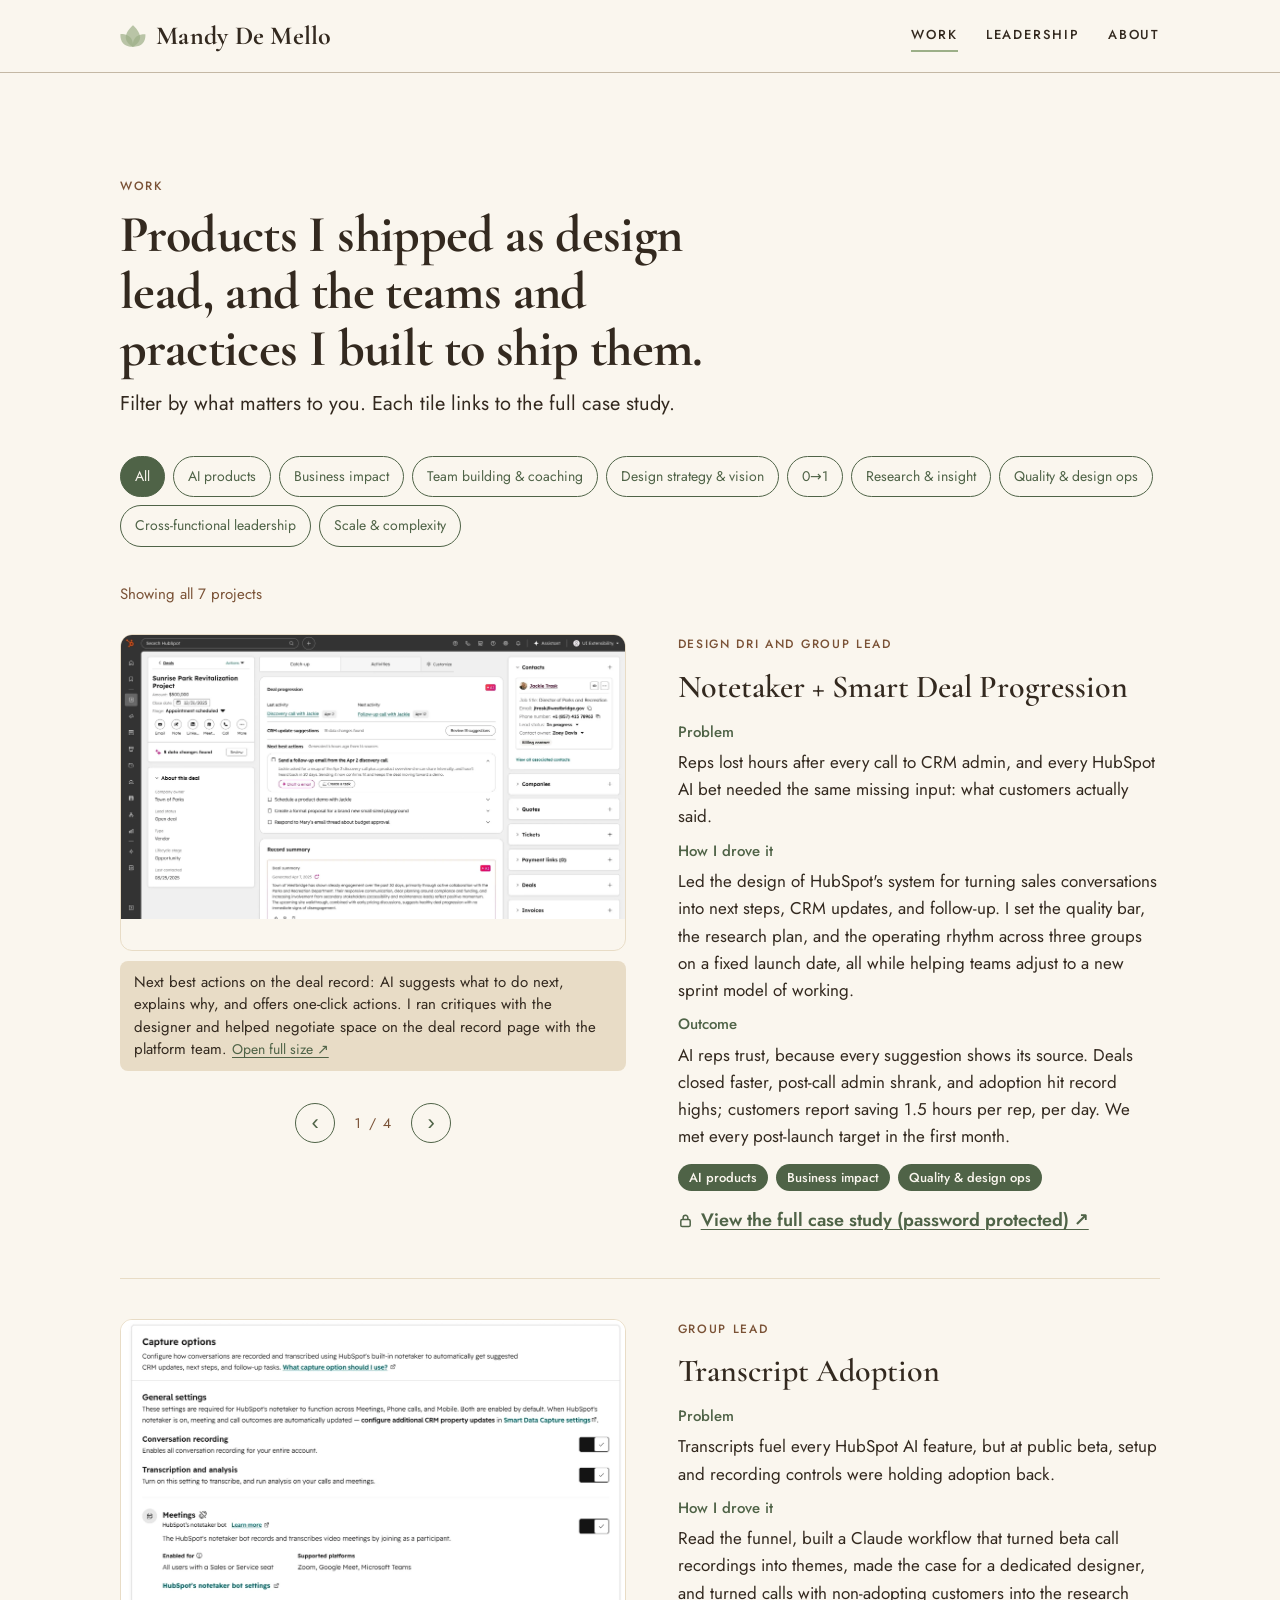
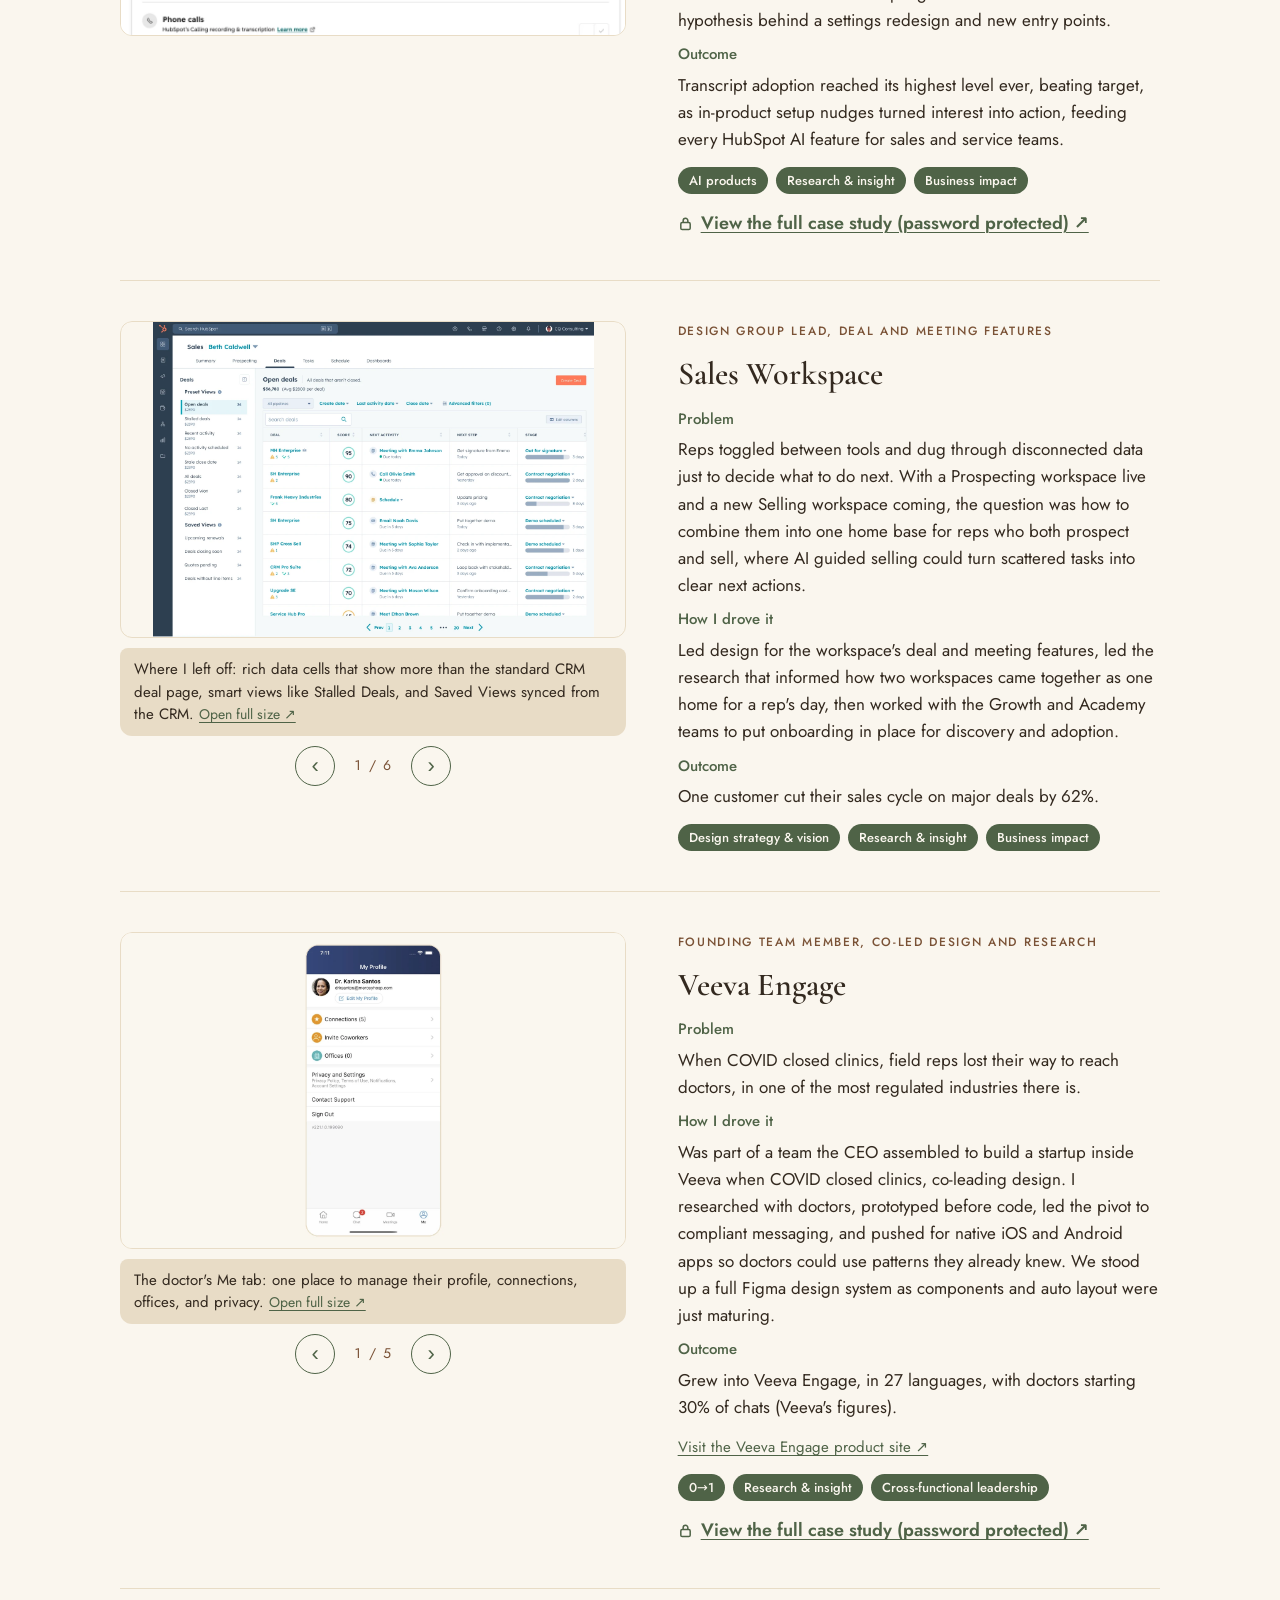
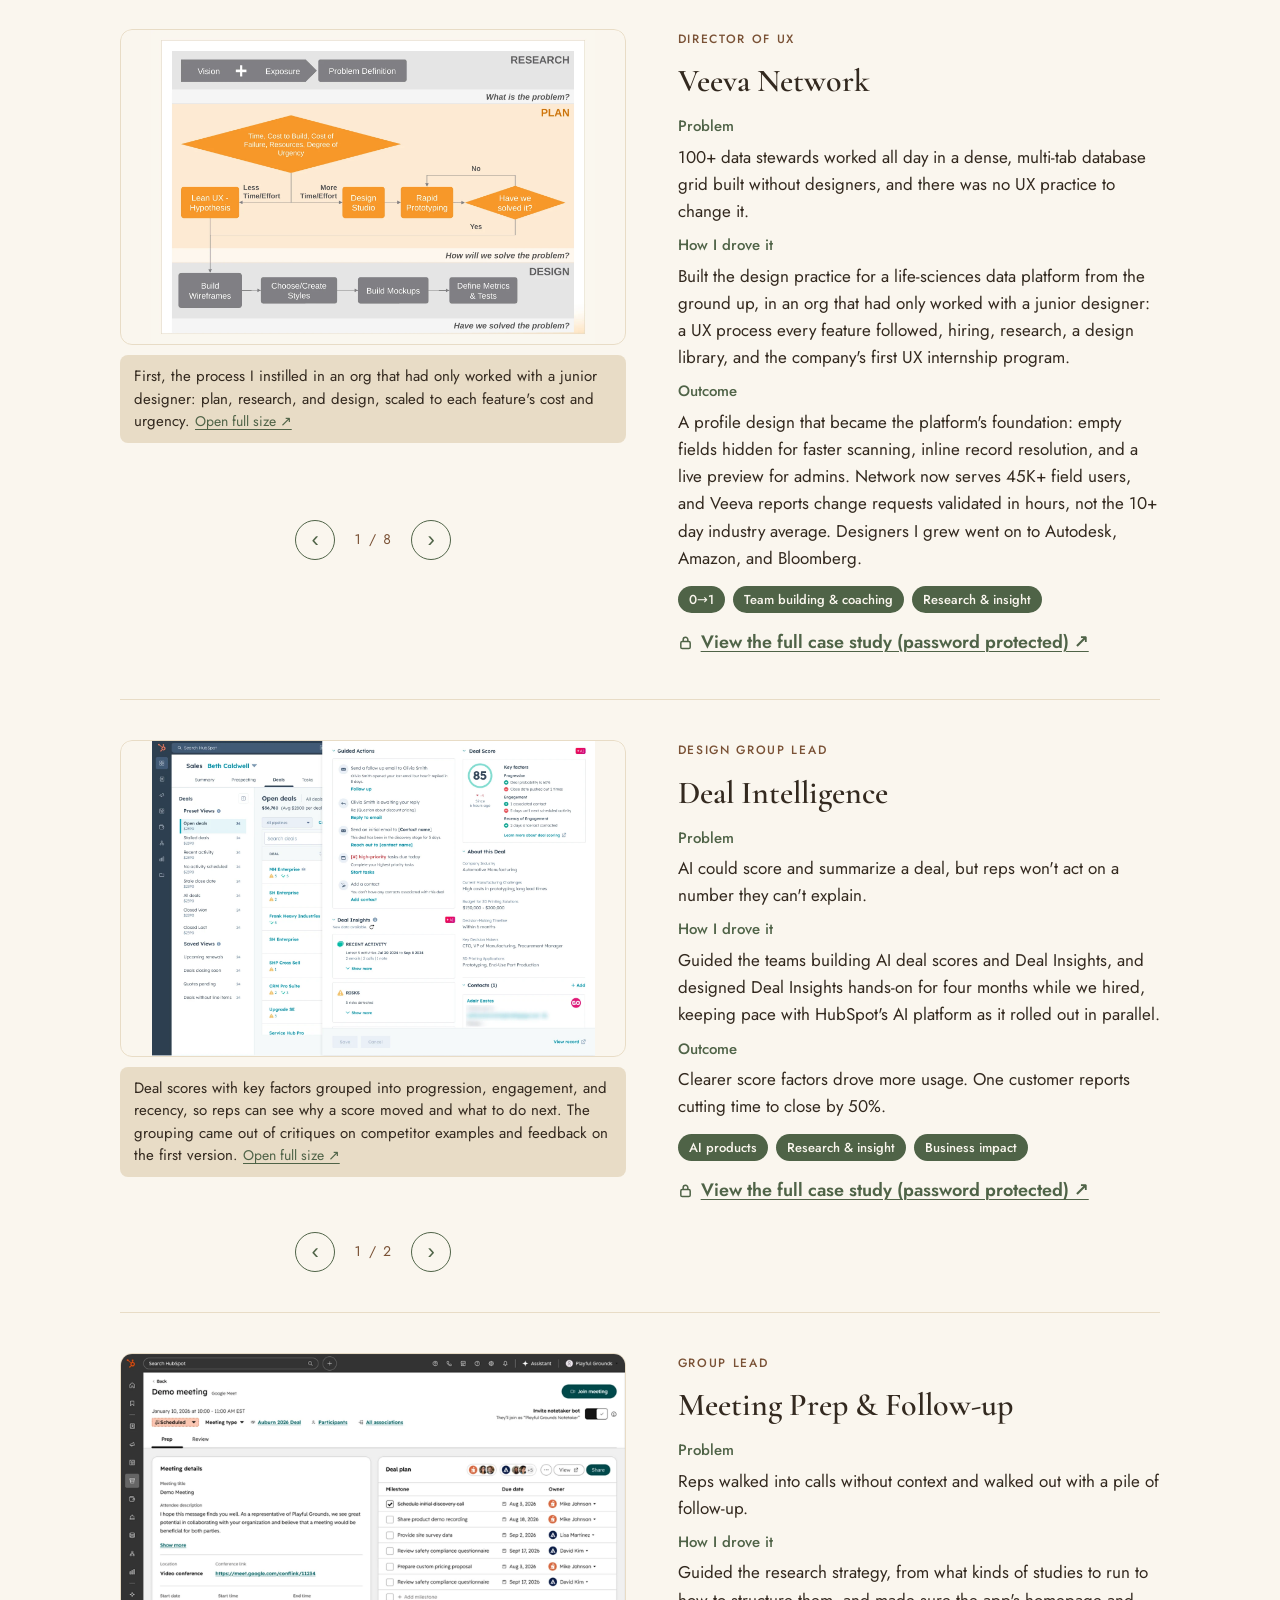
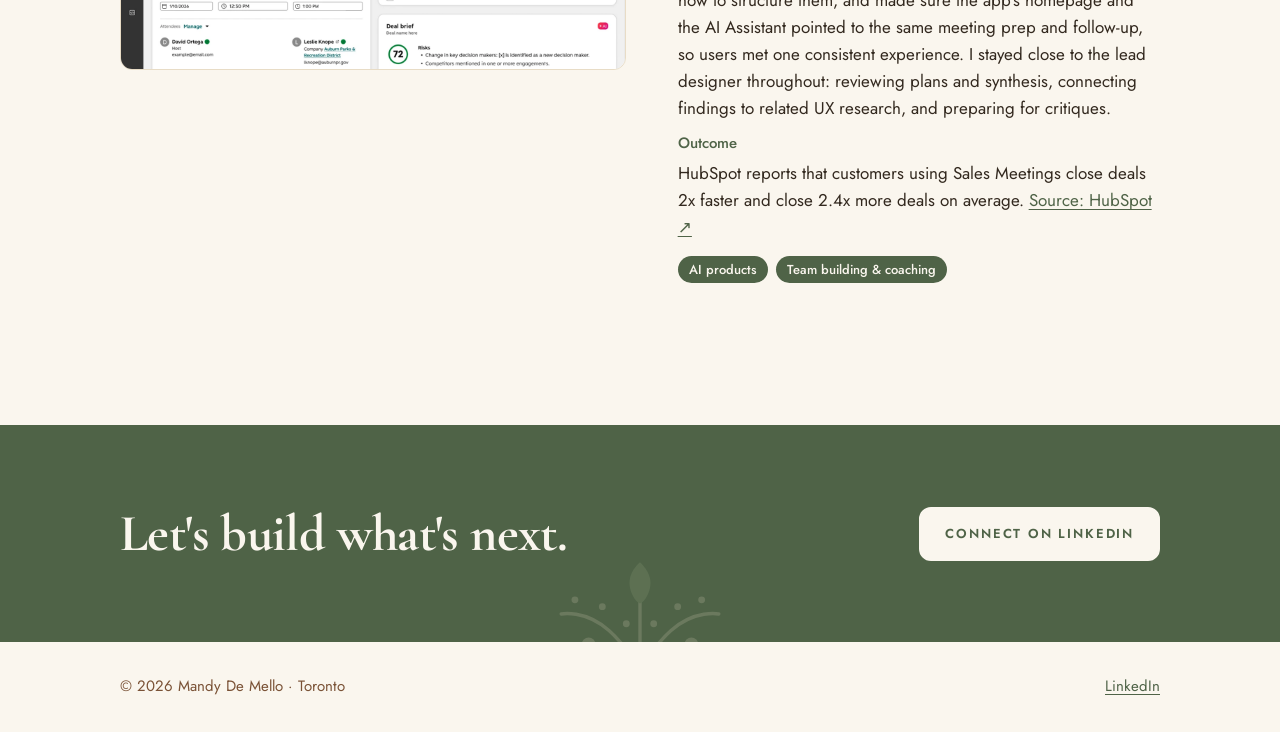
==== mandydemelloportfolio/work.html @ 6fbf7c70 "First upload of portfolio initial upload of personal portfolio" ====
<!doctype html>
<html lang="en">
<head>
<meta charset="utf-8">
<meta name="viewport" content="width=device-width, initial-scale=1, viewport-fit=cover">
<title>Work · Mandy De Mello</title>
<meta name="description" content="Products shipped as design lead, and the teams and practices built to ship them.">
<link rel="preconnect" href="https://fonts.googleapis.com">
<link rel="preconnect" href="https://fonts.gstatic.com" crossorigin>
<link rel="stylesheet" href="https://fonts.googleapis.com/css2?family=Cormorant+Garamond:ital,wght@0,600;0,700;1,700&family=Jost:wght@400;500&display=swap">
<link rel="stylesheet" href="assets/css/site.css">
<link rel="icon" href="assets/img/motifs/logo-lotus.svg" type="image/svg+xml">
</head>
<body>
<header class="site-header">
  <div class="wrap">
    <a class="brand" href="index.html">Mandy De Mello</a>
    <nav class="nav" aria-label="Main">
      <a href="work.html" aria-current="page">Work</a>
      <a href="leadership.html">Leadership</a>
      <a href="about.html">About</a>
    </nav>
  </div>
</header>

<main class="section">
  <div class="wrap">
    <div class="section-head"><p class="eyebrow">Work</p><h1 class="h1">Products I shipped as design lead, and the teams and practices I built to ship them.</h1><p class="lede">Filter by what matters to you. Each tile links to the full case study.</p></div>
    <div class="filters" role="group" aria-label="Filter by capability"><button type="button" class="chip" id="f-0" data-filter="All" aria-pressed="true">All</button><button type="button" class="chip" id="f-1" data-filter="AI products" aria-pressed="false">AI products</button><button type="button" class="chip" id="f-2" data-filter="Business impact" aria-pressed="false">Business impact</button><button type="button" class="chip" id="f-3" data-filter="Team building &amp; coaching" aria-pressed="false">Team building &amp; coaching</button><button type="button" class="chip" id="f-4" data-filter="Design strategy &amp; vision" aria-pressed="false">Design strategy &amp; vision</button><button type="button" class="chip" id="f-5" data-filter="0→1" aria-pressed="false">0→1</button><button type="button" class="chip" id="f-6" data-filter="Research &amp; insight" aria-pressed="false">Research &amp; insight</button><button type="button" class="chip" id="f-7" data-filter="Quality &amp; design ops" aria-pressed="false">Quality &amp; design ops</button><button type="button" class="chip" id="f-8" data-filter="Cross-functional leadership" aria-pressed="false">Cross-functional leadership</button><button type="button" class="chip" id="f-9" data-filter="Scale &amp; complexity" aria-pressed="false">Scale &amp; complexity</button></div>
    <p class="small muted" id="count" aria-live="polite" style="margin-bottom:20px">Showing all 7 projects</p>
    <div class="tiles" id="tiles">
<article class="tile" id="notetaker-deal-progression" data-tags="AI products|Business impact|Quality &amp; design ops|Cross-functional leadership">
  <div class="tile-media"><div class="carousel" role="region" aria-roledescription="carousel" aria-label="Notetaker + Smart Deal Progression screens">
  <ul role="list" class="track" tabindex="0"><li class="slide" aria-roledescription="slide" aria-label="1 of 4"><figure><img class="shot " src="assets/img/nt-nba.webp" width="2060" height="1158" alt="Deal record with Deal progression card and next best actions" loading="lazy"><figcaption>Next best actions on the deal record: AI suggests what to do next, explains why, and offers one-click actions. I ran critiques with the designer and helped negotiate space on the deal record page with the platform team.</figcaption></figure></li><li class="slide" aria-roledescription="slide" aria-label="2 of 4"><figure><img class="shot " src="assets/img/notetaker-deal-progression-decision-1.webp" width="1443" height="1564" alt="Meeting follow-up page with next actions and CRM update suggestions" loading="lazy"><figcaption>The meeting follow-up page: after a call or meeting, reps get the next actions captured from the transcript, each attributed to its owner (the rep or another attendee), turn them into tasks in one click, and approve suggested CRM updates in one click.</figcaption></figure></li><li class="slide" aria-roledescription="slide" aria-label="3 of 4"><figure><img class="shot " src="assets/img/nt-deal-plan.webp" width="2060" height="1158" alt="Deal record with a Deal plan of shared milestones, due dates, and owners" loading="lazy"><figcaption>Deal Plans keep reps and buyers aligned on milestones shared through a customer portal, and milestones can be updated after each conversation. I shaped it through critique and by influencing the team building the customer portal, and made sure update patterns matched meeting follow-up and the Gmail extension. <a href="https://www.hubspot.com/products/sales/deal-plans" target="_blank" rel="noopener">Learn more ↗</a></figcaption></figure></li><li class="slide" aria-roledescription="slide" aria-label="4 of 4"><figure><img class="shot " src="assets/img/nt-gmail-deal.webp" width="248" height="400" alt="HubSpot Sales extension in Gmail showing deal context beside a blurred inbox" loading="lazy"><figcaption>Deal context in Gmail, part of Deal Progression: the HubSpot Sales extension brings the deal, its AI summary, and its updates into the inbox, with the same update patterns reps use everywhere else.</figcaption></figure></li></ul>
  <div class="car-nav"><button type="button" class="car-prev" aria-label="Previous screen">‹</button><span class="car-count" aria-live="polite">1 / 4</span><button type="button" class="car-next" aria-label="Next screen">›</button></div>
</div></div>
  <div class="tile-body">
    <p class="role">Design DRI and group lead</p>
    <h2 class="tile-title">Notetaker + Smart Deal Progression</h2>
    <dl class="pho">
      <div><dt>Problem</dt><dd>Reps lost hours after every call to CRM admin, and every HubSpot AI bet needed the same missing input: what customers actually said.</dd></div>
      <div><dt>How I drove it</dt><dd>Led the design of HubSpot&#x27;s system for turning sales conversations into next steps, CRM updates, and follow-up. I set the quality bar, the research plan, and the operating rhythm across three groups on a fixed launch date, all while helping teams adjust to a new sprint model of working.</dd></div>
      <div><dt>Outcome</dt><dd>AI reps trust, because every suggestion shows its source. Deals closed faster, post-call admin shrank, and adoption hit record highs; customers report saving 1.5 hours per rep, per day. We met every post-launch target in the first month.</dd></div>
    </dl>
    
    <ul role="list" class="tags" aria-label="Tags"><li class="tag">AI products</li><li class="tag">Business impact</li><li class="tag">Quality &amp; design ops</li></ul>
    <p><a class="lock-link" href="https://www.figma.com/proto/1HovT7goziRc1Y405PjQwh/Portfolio-Case-Studies?node-id=1-119&p=f&scaling=min-zoom&content-scaling=fixed&page-id=0%3A1&starting-point-node-id=1%3A119&show-proto-sidebar=1" target="_blank" rel="noopener"><svg viewBox="0 0 16 16" aria-hidden="true"><rect x="3" y="7" width="10" height="7.5" rx="1.5" fill="none" stroke="currentColor" stroke-width="1.6"/><path d="M5.5 7V5a2.5 2.5 0 0 1 5 0v2" fill="none" stroke="currentColor" stroke-width="1.6"/></svg>View the full case study (password protected) ↗</a></p>
  </div>
</article>
<article class="tile" id="transcript-adoption" data-tags="AI products|Research &amp; insight|Business impact|Team building &amp; coaching">
  <div class="tile-media"><img class="shot " src="assets/img/tile-transcript-adoption.webp" width="1090" height="681" alt="Transcript Adoption" loading="lazy"></div>
  <div class="tile-body">
    <p class="role">Group lead</p>
    <h2 class="tile-title">Transcript Adoption</h2>
    <dl class="pho">
      <div><dt>Problem</dt><dd>Transcripts fuel every HubSpot AI feature, but at public beta, setup and recording controls were holding adoption back.</dd></div>
      <div><dt>How I drove it</dt><dd>Read the funnel, built a Claude workflow that turned beta call recordings into themes, made the case for a dedicated designer, and turned calls with non-adopting customers into the research hypothesis behind a settings redesign and new entry points.</dd></div>
      <div><dt>Outcome</dt><dd>Transcript adoption reached its highest level ever, beating target, as in-product setup nudges turned interest into action, feeding every HubSpot AI feature for sales and service teams.</dd></div>
    </dl>
    
    <ul role="list" class="tags" aria-label="Tags"><li class="tag">AI products</li><li class="tag">Research &amp; insight</li><li class="tag">Business impact</li></ul>
    <p><a class="lock-link" href="https://www.figma.com/proto/1HovT7goziRc1Y405PjQwh/Portfolio-Case-Studies?node-id=1-692&p=f&scaling=min-zoom&content-scaling=fixed&page-id=0%3A1&starting-point-node-id=1%3A692&show-proto-sidebar=1" target="_blank" rel="noopener"><svg viewBox="0 0 16 16" aria-hidden="true"><rect x="3" y="7" width="10" height="7.5" rx="1.5" fill="none" stroke="currentColor" stroke-width="1.6"/><path d="M5.5 7V5a2.5 2.5 0 0 1 5 0v2" fill="none" stroke="currentColor" stroke-width="1.6"/></svg>View the full case study (password protected) ↗</a></p>
  </div>
</article>
<article class="tile" id="sales-workspace" data-tags="Design strategy &amp; vision|Research &amp; insight|Business impact|Cross-functional leadership">
  <div class="tile-media"><div class="carousel" role="region" aria-roledescription="carousel" aria-label="Sales Workspace screens">
  <ul role="list" class="track" tabindex="0"><li class="slide" aria-roledescription="slide" aria-label="1 of 6"><figure><img class="shot " src="assets/img/sw-slide-1.webp" width="1440" height="1026" alt="Sales Workspace Deals tab" loading="lazy"><figcaption>Where I left off: rich data cells that show more than the standard CRM deal page, smart views like Stalled Deals, and Saved Views synced from the CRM.</figcaption></figure></li><li class="slide" aria-roledescription="slide" aria-label="2 of 6"><figure><img class="shot " src="assets/img/sw-slide-3.webp" width="1446" height="1026" alt="Expanded deal sidebar with Guided Actions, Deal Insights, and Deal Score" loading="lazy"><figcaption>The expanded deal sidebar, with more context than the CRM record shows: Guided Actions for what to do next, Deal Insights like risks and buyer goals, and an explainable Deal Score.</figcaption></figure></li><li class="slide" aria-roledescription="slide" aria-label="3 of 6"><figure><img class="shot " src="assets/img/sw-slide-4.webp" width="1280" height="813" alt="The original Prospecting workspace" loading="lazy"><figcaption>Where I started: a separate Prospecting workspace already existed.</figcaption></figure></li><li class="slide" aria-roledescription="slide" aria-label="4 of 6"><figure><img class="shot " src="assets/img/sw-slide-5.webp" width="1440" height="1024" alt="Concept test: Prospecting workspace" loading="lazy"><figcaption>A concept test I created and ran to explore how best to combine the workspaces, if at all. This screen shows the Prospecting side.</figcaption></figure></li><li class="slide" aria-roledescription="slide" aria-label="5 of 6"><figure><img class="shot " src="assets/img/sw-slide-6.webp" width="1440" height="1024" alt="Concept test: Selling workspace summary" loading="lazy"><figcaption>Another screen from the concept test: a matching Selling workspace summary.</figcaption></figure></li><li class="slide" aria-roledescription="slide" aria-label="6 of 6"><figure><img class="shot " src="assets/img/sw-slide-7.webp" width="1440" height="1024" alt="Concept test: Selling workspace deals" loading="lazy"><figcaption>The concept test&#x27;s Selling workspace Deals view.</figcaption></figure></li></ul>
  <div class="car-nav"><button type="button" class="car-prev" aria-label="Previous screen">‹</button><span class="car-count" aria-live="polite">1 / 6</span><button type="button" class="car-next" aria-label="Next screen">›</button></div>
</div></div>
  <div class="tile-body">
    <p class="role">Design group lead, deal and meeting features</p>
    <h2 class="tile-title">Sales Workspace</h2>
    <dl class="pho">
      <div><dt>Problem</dt><dd>Reps toggled between tools and dug through disconnected data just to decide what to do next. With a Prospecting workspace live and a new Selling workspace coming, the question was how to combine them into one home base for reps who both prospect and sell, where AI guided selling could turn scattered tasks into clear next actions.</dd></div>
      <div><dt>How I drove it</dt><dd>Led design for the workspace&#x27;s deal and meeting features, led the research that informed how two workspaces came together as one home for a rep&#x27;s day, then worked with the Growth and Academy teams to put onboarding in place for discovery and adoption.</dd></div>
      <div><dt>Outcome</dt><dd>One customer cut their sales cycle on major deals by 62%.</dd></div>
    </dl>
    
    <ul role="list" class="tags" aria-label="Tags"><li class="tag">Design strategy &amp; vision</li><li class="tag">Research &amp; insight</li><li class="tag">Business impact</li></ul>
    
  </div>
</article>
<article class="tile" id="veeva-engage" data-tags="0→1|Research &amp; insight|Cross-functional leadership|Design strategy &amp; vision">
  <div class="tile-media"><div class="carousel" role="region" aria-roledescription="carousel" aria-label="Veeva Engage screens">
  <ul role="list" class="track" tabindex="0"><li class="slide" aria-roledescription="slide" aria-label="1 of 5"><figure><img class="shot " src="assets/img/ve-slide-1.webp" width="1600" height="1000" alt="Veeva Engage Me tab for doctors" loading="lazy"><figcaption>The doctor&#x27;s Me tab: one place to manage their profile, connections, offices, and privacy.</figcaption></figure></li><li class="slide" aria-roledescription="slide" aria-label="2 of 5"><figure><img class="shot " src="assets/img/ve-slide-2.webp" width="1600" height="1000" alt="Veeva Engage connections list" loading="lazy"><figcaption>Connections: doctors see the reps and colleagues they&#x27;re connected to, with reps marked by a briefcase.</figcaption></figure></li><li class="slide" aria-roledescription="slide" aria-label="3 of 5"><figure><img class="shot " src="assets/img/ve-slide-3.webp" width="1600" height="1000" alt="A rep&#x27;s profile in Veeva Engage" loading="lazy"><figcaption>A rep&#x27;s profile shows the medications they cover, with chat, email, and a call one tap away.</figcaption></figure></li><li class="slide" aria-roledescription="slide" aria-label="4 of 5"><figure><img class="shot " src="assets/img/ve-slide-4.webp" width="1413" height="883" alt="A brand&#x27;s HCP resources with Send buttons" loading="lazy"><figcaption>A brand&#x27;s HCP resources, like brochures and spec sheets, that doctors can send on to colleagues in chat.</figcaption></figure></li><li class="slide" aria-roledescription="slide" aria-label="5 of 5"><figure><img class="shot " src="assets/img/ve-slide-5.webp" width="1012" height="632" alt="Email notification of a new Veeva Engage message" loading="lazy"><figcaption>HCPs receive email notifications from in-app messaging, part of the wider app ecosystem.</figcaption></figure></li></ul>
  <div class="car-nav"><button type="button" class="car-prev" aria-label="Previous screen">‹</button><span class="car-count" aria-live="polite">1 / 5</span><button type="button" class="car-next" aria-label="Next screen">›</button></div>
</div></div>
  <div class="tile-body">
    <p class="role">Founding team member, co-led design and research</p>
    <h2 class="tile-title">Veeva Engage</h2>
    <dl class="pho">
      <div><dt>Problem</dt><dd>When COVID closed clinics, field reps lost their way to reach doctors, in one of the most regulated industries there is.</dd></div>
      <div><dt>How I drove it</dt><dd>Was part of a team the CEO assembled to build a startup inside Veeva when COVID closed clinics, co-leading design. I researched with doctors, prototyped before code, led the pivot to compliant messaging, and pushed for native iOS and Android apps so doctors could use patterns they already knew. We stood up a full Figma design system as components and auto layout were just maturing.</dd></div>
      <div><dt>Outcome</dt><dd>Grew into Veeva Engage, in 27 languages, with doctors starting 30% of chats (Veeva&#x27;s figures).</dd></div>
    </dl>
    <p class="ext-link"><a href="https://veevaengage.com/" target="_blank" rel="noopener">Visit the Veeva Engage product site ↗</a></p>
    <ul role="list" class="tags" aria-label="Tags"><li class="tag">0→1</li><li class="tag">Research &amp; insight</li><li class="tag">Cross-functional leadership</li></ul>
    <p><a class="lock-link" href="https://www.figma.com/proto/1HovT7goziRc1Y405PjQwh/Portfolio-Case-Studies?node-id=1-393&p=f&scaling=min-zoom&content-scaling=fixed&page-id=0%3A1&starting-point-node-id=1%3A393&show-proto-sidebar=1" target="_blank" rel="noopener"><svg viewBox="0 0 16 16" aria-hidden="true"><rect x="3" y="7" width="10" height="7.5" rx="1.5" fill="none" stroke="currentColor" stroke-width="1.6"/><path d="M5.5 7V5a2.5 2.5 0 0 1 5 0v2" fill="none" stroke="currentColor" stroke-width="1.6"/></svg>View the full case study (password protected) ↗</a></p>
  </div>
</article>
<article class="tile" id="veeva-network" data-tags="0→1|Team building &amp; coaching|Research &amp; insight|Quality &amp; design ops">
  <div class="tile-media"><div class="carousel" role="region" aria-roledescription="carousel" aria-label="Veeva Network screens">
  <ul role="list" class="track" tabindex="0"><li class="slide" aria-roledescription="slide" aria-label="1 of 8"><figure><img class="shot " src="assets/img/vn-slide-4.webp" width="1680" height="1190" alt="Slide: the UX process diagram" loading="lazy"><figcaption>First, the process I instilled in an org that had only worked with a junior designer: plan, research, and design, scaled to each feature&#x27;s cost and urgency.</figcaption></figure></li><li class="slide" aria-roledescription="slide" aria-label="2 of 8"><figure><img class="shot " src="assets/img/vn-slide-5.webp" width="2600" height="1833" alt="Slides: Kickoff, UX plan, design studio, usability testing" loading="lazy"><figcaption>Then I explained UX to the org through clear steps for every feature, each with an owner, purpose, and format: kickoff, an agreed UX plan, design studios, reviews, and usability testing.</figcaption></figure></li><li class="slide" aria-roledescription="slide" aria-label="3 of 8"><figure><img class="shot " src="assets/img/vn-before.webp" width="1182" height="739" alt="Veeva Network HCP profile before the redesign" loading="lazy"><figcaption>Then, coaching each designer through each feature. HCP profile, before: a junior designer had started this redesign before I joined. I coached the designer to understand the problem first, through a heuristic evaluation and research with data stewards, which found too much scrolling, hard-to-find data, and constant jumping between pages. (Record details blurred.)</figcaption></figure></li><li class="slide" aria-roledescription="slide" aria-label="4 of 8"><figure><img class="shot " src="assets/img/vn-early.webp" width="2128" height="1330" alt="Early attempt at the new HCP profile" loading="lazy"><figcaption>An early attempt, prototyped in Axure, aligned fields and labels for key information. Testing showed it still wasn&#x27;t scannable enough, so I coached the designer to keep testing and refining.</figcaption></figure></li><li class="slide" aria-roledescription="slide" aria-label="5 of 8"><figure><img class="shot " src="assets/img/vn-final.webp" width="1766" height="1104" alt="Final new HCP profile in Veeva Network" loading="lazy"><figcaption>The new profile: clearer navigation, aligned fields and labels, larger type, key information up top, and helper panels on the right. Stewards worked faster, with less training and fewer errors, and the designer grew from junior to intermediate along the way.</figcaption></figure></li><li class="slide" aria-roledescription="slide" aria-label="6 of 8"><figure><img class="shot " src="assets/img/vn-ss-before.webp" width="2128" height="1330" alt="Source Subscription admin UI before" loading="lazy"><figcaption>Source Subscription, before: an admin UI for loading data so complex that customers paid consultants to run it.</figcaption></figure></li><li class="slide" aria-roledescription="slide" aria-label="7 of 8"><figure><img class="shot " src="assets/img/vn-ss-wizard.webp" width="1469" height="918" alt="Source Subscription Wizard Mode" loading="lazy"><figcaption>Wizard Mode, shaped by interviews on admins&#x27; most common tasks. I worked with a senior designer to translate complex business requirements and gather research for them, and critiqued the visual design along the way. The result: an immediate drop in time from training to first successful use, and now used often.</figcaption></figure></li><li class="slide" aria-roledescription="slide" aria-label="8 of 8"><figure><img class="shot " src="assets/img/vn-query.webp" width="1227" height="767" alt="Query Builder SQL editor in Veeva Network" loading="lazy"><figcaption>Query Builder, designed by an intern I coached: admins query data inside the product instead of exporting it to other tools. The intern was hired full time and the PM promoted.</figcaption></figure></li></ul>
  <div class="car-nav"><button type="button" class="car-prev" aria-label="Previous screen">‹</button><span class="car-count" aria-live="polite">1 / 8</span><button type="button" class="car-next" aria-label="Next screen">›</button></div>
</div></div>
  <div class="tile-body">
    <p class="role">Director of UX</p>
    <h2 class="tile-title">Veeva Network</h2>
    <dl class="pho">
      <div><dt>Problem</dt><dd>100+ data stewards worked all day in a dense, multi-tab database grid built without designers, and there was no UX practice to change it.</dd></div>
      <div><dt>How I drove it</dt><dd>Built the design practice for a life-sciences data platform from the ground up, in an org that had only worked with a junior designer: a UX process every feature followed, hiring, research, a design library, and the company&#x27;s first UX internship program.</dd></div>
      <div><dt>Outcome</dt><dd>A profile design that became the platform&#x27;s foundation: empty fields hidden for faster scanning, inline record resolution, and a live preview for admins. Network now serves 45K+ field users, and Veeva reports change requests validated in hours, not the 10+ day industry average. Designers I grew went on to Autodesk, Amazon, and Bloomberg.</dd></div>
    </dl>
    
    <ul role="list" class="tags" aria-label="Tags"><li class="tag">0→1</li><li class="tag">Team building &amp; coaching</li><li class="tag">Research &amp; insight</li></ul>
    <p><a class="lock-link" href="https://www.figma.com/proto/1HovT7goziRc1Y405PjQwh/Portfolio-Case-Studies?node-id=1-547&p=f&scaling=min-zoom&content-scaling=fixed&page-id=0%3A1&starting-point-node-id=1%3A547&show-proto-sidebar=1" target="_blank" rel="noopener"><svg viewBox="0 0 16 16" aria-hidden="true"><rect x="3" y="7" width="10" height="7.5" rx="1.5" fill="none" stroke="currentColor" stroke-width="1.6"/><path d="M5.5 7V5a2.5 2.5 0 0 1 5 0v2" fill="none" stroke="currentColor" stroke-width="1.6"/></svg>View the full case study (password protected) ↗</a></p>
  </div>
</article>
<article class="tile" id="deal-intelligence" data-tags="AI products|Research &amp; insight|Business impact">
  <div class="tile-media"><div class="carousel" role="region" aria-roledescription="carousel" aria-label="Deal Intelligence screens">
  <ul role="list" class="track" tabindex="0"><li class="slide" aria-roledescription="slide" aria-label="1 of 2"><figure><img class="shot " src="assets/img/di-score.webp" width="1446" height="1026" alt="Expanded deal sidebar with Deal Score and its key factors" loading="lazy"><figcaption>Deal scores with key factors grouped into progression, engagement, and recency, so reps can see why a score moved and what to do next. The grouping came out of critiques on competitor examples and feedback on the first version.</figcaption></figure></li><li class="slide" aria-roledescription="slide" aria-label="2 of 2"><figure><img class="shot " src="assets/img/di-insights.webp" width="1458" height="911" alt="Deal Insights panel with risks, buyer goals, and company research" loading="lazy"><figcaption>Deal Insights, which I designed hands-on for four months while we hired: AI-detected risks like a shrinking budget or a buyer gone quiet, buyer goals, and company research, each with feedback controls. HubSpot was rolling out AI platform capabilities in parallel, so part of the challenge was keeping on top of how Insights connected to them, like Ask a question, so reps could dig deeper with AI.</figcaption></figure></li></ul>
  <div class="car-nav"><button type="button" class="car-prev" aria-label="Previous screen">‹</button><span class="car-count" aria-live="polite">1 / 2</span><button type="button" class="car-next" aria-label="Next screen">›</button></div>
</div></div>
  <div class="tile-body">
    <p class="role">Design group lead</p>
    <h2 class="tile-title">Deal Intelligence</h2>
    <dl class="pho">
      <div><dt>Problem</dt><dd>AI could score and summarize a deal, but reps won&#x27;t act on a number they can&#x27;t explain.</dd></div>
      <div><dt>How I drove it</dt><dd>Guided the teams building AI deal scores and Deal Insights, and designed Deal Insights hands-on for four months while we hired, keeping pace with HubSpot&#x27;s AI platform as it rolled out in parallel.</dd></div>
      <div><dt>Outcome</dt><dd>Clearer score factors drove more usage. One customer reports cutting time to close by 50%.</dd></div>
    </dl>
    
    <ul role="list" class="tags" aria-label="Tags"><li class="tag">AI products</li><li class="tag">Research &amp; insight</li><li class="tag">Business impact</li></ul>
    <p><a class="lock-link" href="https://www.figma.com/proto/1HovT7goziRc1Y405PjQwh/Portfolio-Case-Studies?node-id=1-36&p=f&scaling=min-zoom&content-scaling=fixed&page-id=0%3A1&starting-point-node-id=1%3A36&show-proto-sidebar=1" target="_blank" rel="noopener"><svg viewBox="0 0 16 16" aria-hidden="true"><rect x="3" y="7" width="10" height="7.5" rx="1.5" fill="none" stroke="currentColor" stroke-width="1.6"/><path d="M5.5 7V5a2.5 2.5 0 0 1 5 0v2" fill="none" stroke="currentColor" stroke-width="1.6"/></svg>View the full case study (password protected) ↗</a></p>
  </div>
</article>
<article class="tile" id="meeting-prep" data-tags="AI products|Team building &amp; coaching">
  <div class="tile-media"><img class="shot " src="assets/img/tile-meeting-prep.webp" width="1440" height="900" alt="Meeting Prep &amp; Follow-up" loading="lazy"></div>
  <div class="tile-body">
    <p class="role">Group lead</p>
    <h2 class="tile-title">Meeting Prep &amp; Follow-up</h2>
    <dl class="pho">
      <div><dt>Problem</dt><dd>Reps walked into calls without context and walked out with a pile of follow-up.</dd></div>
      <div><dt>How I drove it</dt><dd>Guided the research strategy, from what kinds of studies to run to how to structure them, and made sure the app&#x27;s homepage and the AI Assistant pointed to the same meeting prep and follow-up, so users met one consistent experience. I stayed close to the lead designer throughout: reviewing plans and synthesis, connecting findings to related UX research, and preparing for critiques.</dd></div>
      <div><dt>Outcome</dt><dd>HubSpot reports that customers using Sales Meetings close deals 2x faster and close 2.4x more deals on average. <a href="https://www.hubspot.com/products/artificial-intelligence/use-cases/sales-meeting-prep-and-follow-up" target="_blank" rel="noopener">Source: HubSpot ↗</a></dd></div>
    </dl>
    
    <ul role="list" class="tags" aria-label="Tags"><li class="tag">AI products</li><li class="tag">Team building &amp; coaching</li></ul>
    
  </div>
</article>
    </div>
  </div>
</main>
<script>
(function () {
  var chips = document.querySelectorAll('.chip');
  var tiles = document.querySelectorAll('#tiles .tile');
  var count = document.getElementById('count');
  function apply(f) {
    var n = 0;
    tiles.forEach(function (t) {
      var show = f === 'All' || t.dataset.tags.split('|').indexOf(f) > -1;
      t.hidden = !show; if (show) n++;
    });
    chips.forEach(function (c) { c.setAttribute('aria-pressed', c.dataset.filter === f ? 'true' : 'false'); });
    count.textContent = f === 'All' ? 'Showing all ' + n + ' projects' : 'Showing ' + n + ' of ' + tiles.length + ' projects: ' + f;
  }
  chips.forEach(function (c) { c.addEventListener('click', function () { apply(c.dataset.filter); }); });
})();
</script>
<section class="contact" aria-labelledby="contact-title">
  <div class="wrap">
    <h2 class="h1" id="contact-title">Let's build what's next.</h2>
    <div class="links">
      <a class="btn btn-primary" href="https://www.linkedin.com/in/amandademello" target="_blank" rel="noopener">Connect on LinkedIn</a>
    </div>
  </div>
</section>
<footer class="site-footer">
  <div class="wrap">
    <span>© 2026 Mandy De Mello · Toronto</span>
    <span><a href="https://www.linkedin.com/in/amandademello" target="_blank" rel="noopener">LinkedIn</a></span>
  </div>
</footer>
<script>
document.querySelectorAll('.carousel').forEach(function (c) {
  c.querySelectorAll('figure').forEach(function (f) { var im = f.querySelector('img'), cap = f.querySelector('figcaption'); if (!im || !cap) return; var a = document.createElement('a'); a.href = im.getAttribute('src'); a.target = '_blank'; a.rel = 'noopener'; a.className = 'full'; a.textContent = 'Open full size ↗'; cap.appendChild(document.createTextNode(' ')); cap.appendChild(a); });
  var t = c.querySelector('.track'), n = t.children.length, out = c.querySelector('.car-count'), cur = 0, timer;
  function show() { out.textContent = (cur + 1) + ' / ' + n; }
  function go(i) { cur = (i + n) % n; show(); t.scrollTo({ left: cur * t.clientWidth, behavior: 'smooth' }); }
  c.querySelector('.car-prev').addEventListener('click', function () { go(cur - 1); });
  c.querySelector('.car-next').addEventListener('click', function () { go(cur + 1); });
  t.addEventListener('scroll', function () { clearTimeout(timer); timer = setTimeout(function () { cur = Math.round(t.scrollLeft / t.clientWidth); show(); }, 150); }, { passive: true });
  t.addEventListener('keydown', function (e) { if (e.key === 'ArrowRight') { e.preventDefault(); go(cur + 1); } if (e.key === 'ArrowLeft') { e.preventDefault(); go(cur - 1); } });
});
</script>
</body>
</html>
---- mandydemelloportfolio/assets/css/site.css ----
/* Layout concept: an editorial creme page with one espresso band per page; arch-and-disc motif from the brand kit; release-notes timeline. */
:root {
  --creme: #FAF6EE;
  --beige: #E8DCC6;
  --sage: #9CAF88;
  --sage-deep: #4F6347;
  --olive: #5C6630;
  --espresso: #33291F;
  --chestnut: #7A5236;
  --gold: #C9A24A;
  --warm-gray: #857B6E;
  --white: #FFFFFF;
  --placeholder: #D6D2CB;
  --placeholder-ink: #5E574E;
  --todo: #F3E3B5;

  --font-display: "Cormorant Garamond", "Cormorant", Garamond, Georgia, "Times New Roman", serif;
  --font-body: "Jost", "Futura", "Century Gothic", system-ui, -apple-system, "Segoe UI", sans-serif;
  --font-sans: "Jost", "Futura", "Century Gothic", system-ui, -apple-system, "Segoe UI", sans-serif;

  --radius-md: 12px;
  --radius-full: 999px;
  --wrap: 1120px;
  --gutter: clamp(16px, 4vw, 40px);
  --section: clamp(56px, 8vw, 104px);
  color-scheme: light;
}

*, *::before, *::after { box-sizing: border-box; }
html { -webkit-text-size-adjust: 100%; }
body {
  margin: 0;
  background: var(--creme);
  color: var(--espresso);
  font-family: var(--font-sans);
  font-size: 17px;
  line-height: 1.65;
  -webkit-font-smoothing: antialiased;
}
img { max-width: 100%; height: auto; display: block; }
a { color: var(--sage-deep); text-underline-offset: 3px; text-decoration-thickness: 1px; }
a:hover { color: var(--espresso); }
:focus-visible { outline: 3px solid var(--sage-deep); outline-offset: 3px; border-radius: 4px; }
h1, h2, h3, h4 { margin: 0; text-wrap: balance; }
p { margin: 0; }
ul, ol { margin: 0; padding: 0; }

main { overflow-x: clip; }
.wrap { max-width: var(--wrap); margin-inline: auto; padding-inline: var(--gutter); }
.section { padding-block: var(--section); }
.section + .section { padding-top: 0; }
.stack { display: grid; gap: 16px; }
.prose { max-width: 66ch; display: grid; gap: 16px; }

/* Type */
.display { font-family: var(--font-display); font-weight: 600; font-size: clamp(40px, 6.2vw, 68px); line-height: 1.04; letter-spacing: -0.015em; font-optical-sizing: auto; }
.h1 { font-family: var(--font-display); font-weight: 600; font-size: clamp(34px, 4.6vw, 48px); line-height: 1.1; letter-spacing: -0.01em; }
.h2 { font-family: var(--font-display); font-weight: 600; font-size: clamp(26px, 3.2vw, 32px); line-height: 1.2; }
.h3 { font-family: var(--font-sans); font-weight: 600; font-size: 20px; line-height: 1.4; }
.lede { font-size: clamp(18px, 1.6vw, 20px); line-height: 1.6; max-width: 60ch; }
.eyebrow { font-size: 12px; font-weight: 600; letter-spacing: 0.12em; text-transform: uppercase; color: var(--chestnut); }
.small { font-size: 14px; line-height: 1.5; }
.muted { color: var(--chestnut); }
.section-head { display: grid; gap: 10px; margin-bottom: 36px; max-width: 70ch; }

/* Header */
.site-header { background: var(--creme); border-bottom: 1px solid color-mix(in srgb, var(--beige) 80%, var(--espresso)); position: sticky; top: env(safe-area-inset-top, 0px); z-index: 10; }
.site-header .wrap { display: flex; align-items: center; justify-content: space-between; gap: 16px; flex-wrap: wrap; padding-block: 14px; }
.brand { font-family: var(--font-display); font-weight: 600; font-size: 21px; color: var(--espresso); text-decoration: none; display: inline-flex; align-items: center; gap: 10px; }
.brand::before { content: ""; width: 26px; height: 22px; background: url(../img/motifs/logo-lotus.svg) center / contain no-repeat; }
.nav { display: flex; gap: clamp(14px, 2.5vw, 28px); flex-wrap: wrap; }
.nav a { color: var(--espresso); text-decoration: none; font-weight: 500; font-size: 15px; padding-block: 4px; border-bottom: 2px solid transparent; }
.nav a:hover, .nav a[aria-current="page"] { border-bottom-color: var(--sage); }

/* Buttons */
.btns { display: flex; gap: 12px; flex-wrap: wrap; }
.btn { display: inline-flex; align-items: center; gap: 8px; padding: 12px 22px; border-radius: var(--radius-md); font-weight: 600; font-size: 16px; text-decoration: none; border: 2px solid var(--sage-deep); transition: background .15s, color .15s; }
.btn-primary { background: var(--sage-deep); color: var(--creme); }
.btn-primary:hover { background: var(--espresso); border-color: var(--espresso); color: var(--creme); }
.btn-secondary { background: transparent; color: var(--sage-deep); }
.btn-secondary:hover { background: var(--sage-deep); color: var(--creme); }

/* Hero */
.hero { padding-block: clamp(40px, 7vw, 88px); }
.hero .wrap { display: grid; grid-template-columns: 1.15fr 0.85fr; gap: clamp(32px, 5vw, 72px); align-items: center; }
.hero-copy { display: grid; gap: 22px; min-width: 0; }
.hero-copy .display em { font-style: italic; color: var(--sage-deep); font-weight: 500; }
.portrait { position: relative; justify-self: center; width: min(100%, 400px); }
.portrait::before { content: ""; position: absolute; width: 92%; aspect-ratio: 205 / 171; background: url(../img/motifs/lotus-strong.svg) center bottom / contain no-repeat; right: -24%; bottom: -5%; z-index: 0; }
.portrait img { position: relative; z-index: 1; }

/* Values row */
.values { display: grid; grid-template-columns: repeat(3, 1fr); gap: 16px; padding-block: 28px; border-block: 1px solid color-mix(in srgb, var(--beige) 70%, var(--espresso)); }
.value { display: flex; align-items: center; gap: 14px; font-family: var(--font-display); font-size: 19px; font-weight: 500; }
.value img { width: 44px; height: 44px; flex: none; }

/* Dark band */
.band { background: var(--espresso); color: var(--creme); padding-block: var(--section); position: relative; overflow: hidden; }
.band::after { content: ""; position: absolute; width: 300px; aspect-ratio: 36 / 41; right: -50px; top: -70px; background: url(../img/motifs/lotus-outline.svg) center / contain no-repeat; opacity: .14; pointer-events: none; }
.band > .wrap { position: relative; z-index: 1; }
.band .eyebrow { color: var(--sage); }
.band a { color: var(--creme); }
.impact { display: grid; grid-template-columns: repeat(4, 1fr); gap: 20px; }
.impact-card { background: var(--espresso); display: grid; align-content: start; gap: 12px; padding: 24px 22px; border: 1px solid color-mix(in srgb, var(--creme) 18%, var(--espresso)); border-radius: var(--radius-md); min-width: 0; }
.impact-card .product { font-weight: 600; font-size: 15px; }
.impact-card .num { font-family: var(--font-display); font-weight: 600; color: var(--gold); font-size: clamp(30px, 3vw, 38px); line-height: 1.1; font-variant-numeric: tabular-nums; }
.impact-card p { font-size: 15px; line-height: 1.55; color: color-mix(in srgb, var(--creme) 88%, var(--espresso)); }
.impact-card .unit { font-size: 15px; font-weight: 600; color: var(--creme); margin-top: 2px; }
.impact-card .source { font-size: 13px; color: color-mix(in srgb, var(--creme) 70%, var(--espresso)); }

/* Grids and cards */
.grid-2 { display: grid; grid-template-columns: repeat(2, 1fr); gap: 24px; }
.grid-3 { display: grid; grid-template-columns: repeat(3, 1fr); gap: 24px; }
.grid-4 { display: grid; grid-template-columns: repeat(4, 1fr); gap: 20px; }
.card { background: var(--white); border-radius: var(--radius-md); padding: 26px; display: grid; gap: 10px; align-content: start; min-width: 0; }
.card-beige { background: var(--beige); }
.bring { display: grid; gap: 8px; align-content: start; border-top: 4px solid var(--sage); }
.bring .dot { display: none; }
.bring h3 { font-size: 19px; }

/* Placeholders */
.ph { background: var(--placeholder); color: var(--placeholder-ink); border-radius: var(--radius-md); display: grid; place-items: center; text-align: center; padding: 16px; font-size: 13px; line-height: 1.4; aspect-ratio: 16 / 10; width: 100%; max-width: 100%; }
.ph strong { display: block; font-size: 14px; }
.ph code { font-size: 12px; opacity: .85; word-break: break-all; }
.ph.square { aspect-ratio: 1; }
.ph.tall { aspect-ratio: 4 / 5; }

/* Tiles */
.tiles { display: grid; grid-template-columns: repeat(2, 1fr); gap: 32px 28px; }
.tile { display: grid; gap: 14px; align-content: start; min-width: 0; }
.tile .role { font-size: 13px; font-weight: 600; letter-spacing: .08em; text-transform: uppercase; color: var(--chestnut); }
.tile h3 { font-family: var(--font-display); font-weight: 600; font-size: 26px; line-height: 1.2; }
.tile dl { margin: 0; display: grid; gap: 8px; }
.tile dt { font-size: 12px; font-weight: 600; letter-spacing: .1em; text-transform: uppercase; color: var(--olive); }
.tile dd { margin: 0 0 6px; font-size: 16px; line-height: 1.6; }
.tile .access { font-size: 13px; color: var(--chestnut); }
.lock-link { display: inline-flex; align-items: center; gap: 8px; font-weight: 600; }
.lock-link svg { width: 15px; height: 15px; flex: none; }

/* Tags */
.tags { display: flex; flex-wrap: wrap; gap: 8px; list-style: none; }
.tag { font-size: 13px; line-height: 1; padding: 7px 11px; border-radius: var(--radius-full); background: var(--sage-deep); color: var(--creme); font-weight: 500; }
.tag.ctx { background: transparent; color: var(--olive); border: 1px solid var(--olive); }

/* Filters */
.filters { display: flex; flex-wrap: wrap; gap: 8px; margin-bottom: 36px; }
.chip { font: inherit; font-size: 14px; padding: 8px 14px; border-radius: var(--radius-full); border: 1px solid var(--sage-deep); background: transparent; color: var(--sage-deep); cursor: pointer; }
.chip[aria-pressed="true"] { background: var(--sage-deep); color: var(--creme); }
.chip:hover { background: color-mix(in srgb, var(--sage) 30%, var(--creme)); }
.chip[aria-pressed="true"]:hover { background: var(--espresso); border-color: var(--espresso); }

/* More I've shaped */
.mini { display: grid; gap: 8px; padding: 22px; border-radius: var(--radius-md); background: var(--beige); text-decoration: none; color: var(--espresso); }
.mini strong { font-family: var(--font-display); font-size: 19px; font-weight: 600; }
.mini span { font-size: 15px; line-height: 1.55; }
.mini:hover { background: color-mix(in srgb, var(--sage) 45%, var(--beige)); color: var(--espresso); }

/* Release notes timeline */
.releases { display: grid; grid-template-columns: repeat(5, minmax(170px, 1fr)); gap: 16px; overflow-x: auto; padding-bottom: 12px; scrollbar-width: thin; scrollbar-color: var(--sage) transparent; scroll-snap-type: x mandatory; position: relative; }
.release { display: grid; grid-template-rows: auto 1fr; gap: 14px; scroll-snap-align: start; position: relative; }
.release .marker { position: relative; height: 34px; display: block; }
.release .marker::before { content: ""; position: absolute; left: -8px; right: -8px; top: calc(50% + 4px); height: 1px; background: color-mix(in srgb, var(--sage) 70%, var(--creme)); }
.release .marker::after { content: ""; position: absolute; left: 50%; transform: translateX(-50%); top: 0; width: 38px; height: 34px; background: var(--creme) url(../img/motifs/lotus-outline-sage.svg) center / 24px auto no-repeat; }
.release-card { text-align: center; background: var(--creme); border: 1px solid var(--beige); border-radius: var(--radius-md); padding: 16px 18px; display: grid; gap: 6px; align-content: start; height: 100%; }
.release .yrs { font-size: 12px; color: var(--chestnut); font-weight: 600; letter-spacing: .04em; font-variant-numeric: tabular-nums; }
.release h3 { font-size: 16px; line-height: 1.35; }
.release p { font-size: 14px; line-height: 1.55; }

/* Quotes */
.quotes { display: grid; grid-template-columns: repeat(3, 1fr); gap: 20px; }
.quote { background: var(--beige); border-radius: var(--radius-md); padding: 26px; display: grid; gap: 14px; align-content: space-between; margin: 0; }
.quote blockquote { margin: 0; font-family: var(--font-display); font-size: 21px; line-height: 1.4; font-weight: 500; }
.quote figcaption { font-size: 14px; color: var(--chestnut); font-weight: 600; }
.quote-wall { columns: 3 280px; column-gap: 20px; }
.quote-wall .quote { break-inside: avoid; margin-bottom: 20px; }

/* Contact band */
.contact { background: var(--sage-deep); color: var(--creme); padding-block: clamp(48px, 7vw, 80px); position: relative; overflow: hidden; }
.contact::after { content: ""; position: absolute; width: 240px; aspect-ratio: 70 / 40; left: 50%; transform: translateX(-50%); bottom: -40px; background: url(../img/motifs/full-flower.svg) center / contain no-repeat; opacity: .18; pointer-events: none; }
.contact > .wrap { position: relative; z-index: 1; }
.contact .wrap { display: flex; justify-content: space-between; align-items: center; gap: 24px; flex-wrap: wrap; }
.contact .h1 { color: var(--creme); }
.contact .links { display: flex; flex-wrap: wrap; gap: 12px 24px; align-items: center; }
.contact a { color: var(--creme); font-weight: 600; }
.contact .btn { border-color: var(--creme); }
.contact .btn-primary { background: var(--creme); color: var(--sage-deep); }
.contact .btn-primary:hover { background: var(--espresso); border-color: var(--espresso); color: var(--creme); }
.email { user-select: all; }

/* Footer */
.site-footer { padding-block: 32px; font-size: 14px; color: var(--chestnut); }
.site-footer .wrap { display: flex; justify-content: space-between; gap: 16px; flex-wrap: wrap; }

/* Leadership / About */
.principle { display: grid; gap: 10px; align-content: start; padding-top: 18px; border-top: 2px solid var(--sage); }
.principle .proof { font-size: 14px; color: var(--chestnut); }
.badges { display: grid; gap: 12px; }
.badge { display: flex; gap: 14px; align-items: center; background: var(--white); border-radius: var(--radius-md); padding: 16px 18px; }
.badge::before { content: ""; width: 34px; height: 39px; background: url(../img/motifs/lotus-outline-gold.svg) center / contain no-repeat; flex: none; }
.badge span { font-size: 15px; line-height: 1.4; }
.growth { list-style: none; display: grid; grid-template-columns: repeat(auto-fill, minmax(260px, 1fr)); gap: 16px; }
.growth li { background: var(--white); border-radius: var(--radius-md); padding: 18px 20px; font-size: 16px; line-height: 1.5; border-left: 0; }
.split { display: grid; grid-template-columns: 1fr 1fr; gap: clamp(28px, 5vw, 64px); align-items: start; }
.split > * { min-width: 0; }
.plain-list { list-style: none; display: grid; gap: 10px; }
.plain-list li { padding-left: 26px; position: relative; }
.plain-list li::before { content: ""; position: absolute; left: 0; top: .3em; width: 15px; height: 17px; background: url(../img/motifs/lotus-outline-sage.svg) center / contain no-repeat; }
.icon-line { display: flex; gap: 10px; align-items: center; flex-wrap: wrap; }

/* Case studies */
.cs-hero { padding-block: clamp(40px, 6vw, 72px) 32px; display: grid; gap: 20px; }
.crumb { font-size: 14px; }
.glance { display: grid; grid-template-columns: repeat(4, 1fr); gap: 0; border-block: 1px solid color-mix(in srgb, var(--beige) 60%, var(--espresso)); }
.glance div { padding: 18px 20px 18px 0; display: grid; gap: 4px; align-content: start; min-width: 0; }
.glance div + div { padding-left: 20px; border-left: 1px solid color-mix(in srgb, var(--beige) 60%, var(--espresso)); }
.glance dt { font-size: 12px; font-weight: 600; letter-spacing: .1em; text-transform: uppercase; color: var(--olive); }
.glance dd { margin: 0; font-size: 15px; line-height: 1.5; }
.beat { display: grid; gap: 18px; }
.beat-title { display: flex; align-items: baseline; gap: 14px; }
.beat-title .h2 { font-size: clamp(24px, 2.8vw, 30px); }
.owned { display: grid; grid-template-columns: 1fr 1fr; gap: 20px; }
.decisions { list-style: none; display: grid; gap: 40px; counter-reset: d; }
.decision { display: grid; grid-template-columns: 1.1fr 0.9fr; gap: 28px; align-items: start; counter-increment: d; }
.decision > * { min-width: 0; }
.decision h3 { font-family: var(--font-display); font-weight: 600; font-size: 22px; line-height: 1.3; display: flex; gap: 12px; }
.decision h3::before { content: counter(d); flex: none; width: 32px; height: 32px; border-radius: var(--radius-full); background: var(--sage); color: var(--espresso); font-family: var(--font-sans); font-size: 15px; display: grid; place-items: center; margin-top: 1px; }
.decision .tradeoff { font-size: 15px; color: var(--chestnut); }
.decision .tradeoff b { color: var(--espresso); }
.pipeline { list-style: none; display: grid; grid-template-columns: repeat(4, 1fr); gap: 12px; }
.pipeline li { background: var(--white); border-radius: var(--radius-md); padding: 18px; display: grid; gap: 6px; position: relative; }
.pipeline li strong { font-family: var(--font-display); font-size: 20px; }
.pipeline li span { font-size: 14px; line-height: 1.5; }
.pipeline li:not(:last-child)::after { content: "→"; position: absolute; right: -11px; top: 50%; transform: translateY(-50%); color: var(--sage-deep); font-weight: 700; z-index: 1; }
.changed { display: grid; grid-template-columns: 1fr 1fr; gap: 20px; }
.changed .card h3 { font-size: 13px; letter-spacing: .1em; text-transform: uppercase; color: var(--olive); }
.changed ul { list-style: none; display: grid; gap: 10px; }
.changed li { font-size: 16px; line-height: 1.5; padding-left: 18px; position: relative; }
.changed li::before { content: ""; position: absolute; left: 0; top: .4em; width: 8px; height: 14px; background: url(../img/motifs/leaf.svg) center / contain no-repeat; }
.pull { font-family: var(--font-display); font-size: clamp(22px, 2.4vw, 28px); line-height: 1.35; font-weight: 500; max-width: 40ch; margin: 0; padding-left: 22px; border-left: 3px solid var(--sage); }
.pull cite { display: block; margin-top: 10px; font-family: var(--font-sans); font-style: normal; font-size: 14px; color: var(--chestnut); font-weight: 600; }
.next { display: flex; justify-content: space-between; gap: 16px; flex-wrap: wrap; padding-block: 28px; border-top: 1px solid color-mix(in srgb, var(--beige) 60%, var(--espresso)); }
.confidential { background: var(--beige); font-size: 14px; padding-block: 10px; }
mark.todo { background: var(--todo); color: var(--espresso); padding: 0 4px; border-radius: 4px; }
.flowboard { border-radius: var(--radius-md); border: 1px solid var(--beige); max-height: 720px; overflow: auto; background: var(--white); }

.led { margin: 0; display: grid; grid-template-columns: repeat(2, 1fr); gap: 16px 28px; }
.led div { display: grid; gap: 4px; align-content: start; min-width: 0; }
.led dt { font-size: 12px; font-weight: 600; letter-spacing: .1em; text-transform: uppercase; color: var(--olive); }
.led dd { margin: 0; font-size: 15px; line-height: 1.55; }

.flower-rule { display: block; width: 70px; height: 40px; margin: 0 auto; background: url(../img/motifs/full-flower-ink.svg) center / contain no-repeat; }

.releases::-webkit-scrollbar { height: 6px; }
.releases::-webkit-scrollbar-track { background: transparent; }
.releases::-webkit-scrollbar-thumb { background: var(--sage); border-radius: var(--radius-full); }
.releases::-webkit-scrollbar-thumb:hover { background: var(--sage-deep); }

/* Responsive */
@media (max-width: 900px) {
  .hero .wrap, .split { grid-template-columns: 1fr; }
  .portrait { width: min(80%, 340px); }
  .impact, .grid-4 { grid-template-columns: repeat(2, 1fr); }
  .grid-3, .quotes { grid-template-columns: 1fr; }
  .decision { grid-template-columns: 1fr; }
  .glance { grid-template-columns: repeat(2, 1fr); }
  .glance div:nth-child(3) { border-left: 0; padding-left: 0; }
  .glance div:nth-child(n+3) { border-top: 1px solid color-mix(in srgb, var(--beige) 60%, var(--espresso)); }
  .pipeline { grid-template-columns: repeat(2, 1fr); }
  .pipeline li:nth-child(2)::after { display: none; }
}
@media (max-width: 640px) {
  .impact, .grid-2, .grid-4, .tiles, .owned, .changed, .values, .led { grid-template-columns: 1fr; }
  .glance { grid-template-columns: 1fr; }
  .glance div + div { border-left: 0; padding-left: 0; border-top: 1px solid color-mix(in srgb, var(--beige) 60%, var(--espresso)); }
  .pipeline { grid-template-columns: 1fr; }
  .pipeline li::after { display: none; }
  .site-header { position: static; }
}
@media (prefers-reduced-motion: reduce) { * { transition: none !important; scroll-behavior: auto !important; } }

/* Typography: classic, airy serifs (Cormorant Garamond headings, EB Garamond body, Inter only for small caps labels and controls) */
body { font-family: var(--font-body); font-size: 19px; line-height: 1.7; font-feature-settings: "kern", "liga"; font-variant-numeric: lining-nums; }
.display { font-weight: 500; font-size: clamp(46px, 7vw, 80px); line-height: 1.02; letter-spacing: -0.01em; }
.h1 { font-weight: 500; font-size: clamp(38px, 5vw, 56px); line-height: 1.08; letter-spacing: -0.005em; }
.h2 { font-weight: 500; font-size: clamp(30px, 3.4vw, 36px); line-height: 1.15; }
.h3, .bring h3, .release h3 { font-family: var(--font-body); font-weight: 500; letter-spacing: 0; }
.h3 { font-size: 22px; line-height: 1.35; }
.bring h3 { font-size: 22px; }
.release h3 { font-size: 19px; }
.lede { font-size: clamp(20px, 1.8vw, 22px); line-height: 1.6; }
.small { font-size: 16px; line-height: 1.55; }
.eyebrow, .tile .role, .tile dt, .led dt, .glance dt, .changed .card h3 { font-family: var(--font-sans); letter-spacing: .18em; }
.brand { font-size: 26px; font-weight: 600; letter-spacing: .01em; }
.nav a { font-family: var(--font-sans); font-size: 13px; text-transform: uppercase; letter-spacing: .14em; }
.btn { font-family: var(--font-sans); font-size: 13px; text-transform: uppercase; letter-spacing: .14em; padding: 14px 24px; }
.tag, .chip { font-family: var(--font-sans); }
.value { font-family: var(--font-body); font-size: 20px; }
.impact-card .num { font-size: clamp(38px, 3.6vw, 46px); font-weight: 600; }
.impact-card .unit { font-family: var(--font-body); font-size: 17px; }
.impact-card p { font-size: 16.5px; }
.impact-card .source { font-size: 14.5px; }
.tile h3 { font-weight: 600; font-size: 32px; }
.tile dd { font-size: 17.5px; }
.mini strong { font-family: var(--font-display); font-size: 24px; font-weight: 600; }
.mini span { font-size: 16.5px; }
.release p { font-size: 16px; }
.release .yrs { font-family: var(--font-sans); }
.quote blockquote, .pull { font-family: var(--font-body); font-style: italic; font-weight: 400; font-size: 22px; line-height: 1.45; }
.quote figcaption, .pull cite { font-family: var(--font-sans); font-style: normal; font-size: 13px; letter-spacing: .06em; }
.decision h3 { font-size: 27px; font-weight: 600; }
.pipeline li strong { font-size: 25px; font-weight: 600; }
.glance dd, .led dd, .changed li, .growth li, .badge span { font-size: 17px; }
.site-footer { font-size: 15px; }
.impact-card .eyebrow { letter-spacing: .12em; }
.impact-card .num { font-variant-numeric: lining-nums tabular-nums; }
.impact-card .product { font-size: 16px; }
/* Bolder headings */
.display, .h1 { font-weight: 700; letter-spacing: -0.012em; }
.hero-copy .display em { font-weight: 600; }
.h2 { font-weight: 600; }
/* Sans body (Jost) */
body { font-size: 18px; line-height: 1.7; }
.h3, .bring h3, .release h3 { font-weight: 500; }
.quote blockquote, .pull { font-family: var(--font-display); font-style: italic; font-weight: 600; font-size: 25px; line-height: 1.35; }
.tile dd { font-size: 17px; }
.impact-card .unit { font-size: 16px; font-weight: 500; }
.impact-card p { font-size: 16px; }

/* ===== Type system cleanup: two families, five roles =====
   Display / H1 / H2 / big numbers / quotes: Cormorant Garamond 600-700
   Everything else: Jost 400 (text) or 500 (titles, labels)            */
:root {
  --t-display: clamp(46px, 7vw, 80px);
  --t-h1: clamp(36px, 4.6vw, 52px);
  --t-h2: clamp(26px, 2.8vw, 32px);
  --t-h3: 20px;
  --t-body: 18px;
  --t-small: 15px;
  --t-label: 12px;
}
body { font-family: var(--font-body); font-size: var(--t-body); font-weight: 400; }
.display { font-family: var(--font-display); font-size: var(--t-display); font-weight: 700; }
.h1 { font-family: var(--font-display); font-size: var(--t-h1); font-weight: 700; line-height: 1.1; }
.h2, .tile h3, .decision h3 { font-family: var(--font-display); font-size: var(--t-h2); font-weight: 600; line-height: 1.2; letter-spacing: 0; }
.h3, .bring h3, .release h3, .mini strong, .pipeline li strong, .owned .h3, .changed .card h3 + * { font-family: var(--font-body); font-size: var(--t-h3); font-weight: 500; line-height: 1.35; letter-spacing: 0; }
.lede { font-size: 20px; line-height: 1.6; }
.small, .tile .access, .impact-card .source, .release p, .mini span, .glance dd, .led dd, .changed li, .growth li, .badge span, .tile dd, .impact-card p, .site-footer, .ph { font-size: var(--t-small); }
.tile dd, .glance dd, .led dd, .changed li, .growth li, .impact-card p, .mini span, .release p { font-size: 16px; }
/* One label style */
.eyebrow, .tile .role, .glance dt, .led dt, .changed .card h3, .release .yrs, .nav a, .btn, .quote figcaption, .pull cite, .principle .proof {
  font-family: var(--font-body); font-size: var(--t-label); font-weight: 500; letter-spacing: .14em; text-transform: uppercase; font-style: normal; }
.eyebrow, .tile .role, .release .yrs, .quote figcaption, .pull cite { color: var(--chestnut); }
.glance dt, .led dt, .changed .card h3 { color: var(--chestnut); }
.band .eyebrow, .impact-card .eyebrow { color: var(--sage); letter-spacing: .14em; }
.nav a { font-size: 13px; }
.btn { font-size: 13px; }
.principle .proof { text-transform: none; letter-spacing: 0; font-size: var(--t-small); font-weight: 400; color: var(--chestnut); }
/* Tile field labels in sentence case, not more caps */
.tile dt { font-family: var(--font-body); font-size: var(--t-small); font-weight: 500; letter-spacing: 0; text-transform: none; color: var(--sage-deep); }
/* Text-level items back to body family */
.value { font-family: var(--font-body); font-size: 18px; font-weight: 500; }
.impact-card .product { font-family: var(--font-body); font-size: 15px; font-weight: 500; }
.impact-card .unit { font-family: var(--font-body); font-size: 15px; font-weight: 500; }
.impact-card .num { font-family: var(--font-display); font-weight: 700; font-size: clamp(40px, 3.6vw, 48px); }
.brand { font-family: var(--font-display); font-size: 26px; font-weight: 700; }
.quote blockquote, .pull { font-family: var(--font-display); font-style: normal; font-weight: 600; font-size: 24px; line-height: 1.35; }
.ph, .ph strong { font-family: var(--font-body); }
.ph code { font-family: var(--font-body); font-size: 12px; }
.hero-copy .display em { font-weight: 700; }

/* Real screenshots replacing placeholders */
img.shot { display: block; width: 100%; height: auto; border-radius: var(--radius-md); border: 1px solid var(--beige); background: #fff; }

/* Hero accent: colour only, no italics */
.hero-copy .display em { font-style: normal; }

/* ===== Revision: two-column work rows ===== */
.tiles { grid-template-columns: 1fr; gap: 0; }
.tile { grid-template-columns: minmax(0, 1.05fr) minmax(0, 1fr); gap: clamp(24px, 4vw, 56px); align-items: start; padding-block: 40px; border-top: 1px solid var(--beige); }
.tile:first-child { border-top: 0; padding-top: 8px; }
.tile[hidden] { display: none; }
.tile-media { position: sticky; top: 24px; }
.tile-body { display: grid; gap: 14px; align-content: start; }
.tile .tile-title { font-family: var(--font-display); font-weight: 600; font-size: var(--t-h2); line-height: 1.15; margin: 0; }
.pho { display: grid; gap: 14px; margin: 4px 0 2px; }
.pho > div { display: grid; gap: 4px; }
.pho dd { margin: 0; font-size: 17px; line-height: 1.6; }
@media (max-width: 900px) {
  .tile { grid-template-columns: 1fr; }
  .tile-media { position: static; }
}

/* Impact cards: progressive disclosure */
.impact-card .more { border-top: 1px solid color-mix(in srgb, var(--creme) 18%, var(--espresso)); padding-top: 12px; margin-top: 2px; }
.impact-card .more summary { cursor: pointer; list-style: none; font-size: 14px; font-weight: 500; letter-spacing: .14em; text-transform: uppercase; color: var(--sage); display: flex; justify-content: space-between; align-items: center; min-height: 32px; }
.impact-card .more summary::-webkit-details-marker { display: none; }
.impact-card .more summary::after { content: "+"; font-size: 22px; line-height: 1; letter-spacing: 0; }
.impact-card .more[open] summary::after { content: "–"; }
.impact-card .more summary:focus-visible { outline: 2px solid var(--gold); outline-offset: 4px; border-radius: 4px; }
.impact-card .more p { margin-top: 10px; }

/* Hero offer line */
.hero-copy .offer { font-size: 20px; font-weight: 500; color: var(--sage-deep); line-height: 1.45; max-width: 44ch; }
.hero-copy .btns + .small { margin-top: 4px; }

/* More I've shaped as a list */
.more-list { list-style: none; padding: 0; margin: 0; display: grid; grid-template-columns: repeat(2, minmax(0, 1fr)); gap: 0 40px; }
.more-list li { display: grid; gap: 4px; padding: 16px 0; border-top: 1px solid var(--beige); }
.more-list a { font-family: var(--font-display); font-size: 24px; font-weight: 600; color: var(--espresso); }
.more-list span { font-size: 16px; line-height: 1.55; }

/* Work with me */
.wwm .principle .proof b { color: var(--espresso); font-weight: 500; }

/* Leadership: lists instead of cards */
.certs { font-size: 15px; line-height: 1.6; }
.certs .eyebrow { display: block; margin-bottom: 4px; }
.pov { max-width: 760px; padding-left: 28px; border-left: 3px solid var(--sage); display: grid; gap: 14px; }
.growth-list { list-style: none; padding: 0; margin: 0; display: grid; grid-template-columns: repeat(2, minmax(0, 1fr)); gap: 0 48px; }
.growth-list li { padding: 16px 0 16px 28px; border-top: 1px solid var(--beige); position: relative; font-size: 18px; line-height: 1.5; }
.growth-list li::before { content: ""; position: absolute; left: 0; top: 22px; width: 14px; height: 2px; background: var(--sage-deep); }
.fw-list { list-style: none; padding: 0; margin: 0; display: grid; }
.fw-row { display: grid; grid-template-columns: 240px minmax(0, 1fr); gap: 32px; align-items: center; padding: 24px 0; border-top: 1px solid var(--beige); }
.fw-row:first-child { border-top: 0; padding-top: 0; }
.fw-row .h3 { margin-bottom: 6px; }
.feature-quotes { display: grid; grid-template-columns: repeat(3, minmax(0, 1fr)); gap: 32px; margin-bottom: 36px; }
.feature-quote { margin: 0; padding-left: 20px; border-left: 3px solid var(--sage); display: grid; gap: 12px; align-content: start; }
.feature-quote blockquote { margin: 0; font-family: var(--font-display); font-size: 28px; line-height: 1.3; font-weight: 600; }
.feature-quote figcaption { font-size: var(--t-label); letter-spacing: .14em; text-transform: uppercase; color: var(--chestnut); }
.quote-list { list-style: none; padding: 0; margin: 0; display: grid; grid-template-columns: repeat(2, minmax(0, 1fr)); gap: 0 48px; }
.quote-list li { padding: 14px 0; border-top: 1px solid var(--beige); font-size: 17px; line-height: 1.5; }
.quote-list .who { display: block; font-size: var(--t-label); letter-spacing: .14em; text-transform: uppercase; color: var(--chestnut); margin-top: 4px; }
@media (max-width: 900px) {
  .feature-quotes, .growth-list, .quote-list, .more-list { grid-template-columns: 1fr; }
  .fw-row { grid-template-columns: 1fr; gap: 16px; }
  .fw-thumb { max-width: 360px; }
}

/* Screen carousel on work tiles */
.carousel { display: grid; gap: 10px; }
.carousel .track { list-style: none; margin: 0; padding: 0; display: flex; overflow-x: auto; scroll-snap-type: x mandatory; scrollbar-width: none; border-radius: var(--radius-md); }
.carousel .track::-webkit-scrollbar { display: none; }
.carousel .track:focus-visible { outline: 2px solid var(--sage-deep); outline-offset: 3px; }
.carousel .slide { flex: 0 0 100%; scroll-snap-align: start; min-width: 0; }
.carousel figure { margin: 0; display: grid; gap: 10px; }
.carousel img.shot, .carousel .ph { aspect-ratio: 16 / 10; width: 100%; height: auto; object-fit: contain; object-position: top center; background: var(--white); }
.carousel figcaption { font-size: var(--t-small); line-height: 1.5; color: var(--espresso); padding: 10px 14px; background: var(--beige); border-radius: 8px; }
.car-nav { display: flex; align-items: center; justify-content: center; gap: 14px; }
.car-nav button { width: 40px; height: 40px; border-radius: var(--radius-full); border: 1px solid var(--sage-deep); background: transparent; color: var(--sage-deep); font-size: 22px; line-height: 1; cursor: pointer; }
.car-nav button:hover { background: var(--sage); color: var(--espresso); }
.car-nav button:focus-visible { outline: 2px solid var(--sage-deep); outline-offset: 2px; }
.car-count { font-size: 14px; letter-spacing: .1em; color: var(--chestnut); min-width: 48px; text-align: center; font-variant-numeric: tabular-nums; }
@media (prefers-reduced-motion: reduce) { .carousel .track { scroll-behavior: auto; } }
.carousel img.shot { background: var(--creme); }
.ext-link { font-size: var(--t-small); }
.carousel figcaption .full { white-space: nowrap; font-size: 14px; }
.hero-copy .offer { font-size: 17px; color: var(--chestnut); font-weight: 400; }
.fw-row.noimg { grid-template-columns: 1fr; padding-left: 272px; }
@media (max-width: 900px) { .fw-row.noimg { padding-left: 0; } }
.lead-tags { margin-top: 28px; }
.bring-list { list-style: none; margin: 0; padding: 0; max-width: 820px; border-top: 1px solid var(--beige); }
.bring-list li { padding: 22px 0 22px 26px; border-bottom: 1px solid var(--beige); position: relative; }
.bring-list li { padding-left: 40px; }
.bring-list li::before { content: ""; position: absolute; left: 0; top: 21px; width: 25px; height: 28px; background: url(../img/motifs/lotus-outline-sage.svg) center / contain no-repeat; }
.bring-list h3 { margin: 0 0 6px; }
.bring-list p { margin: 0; }
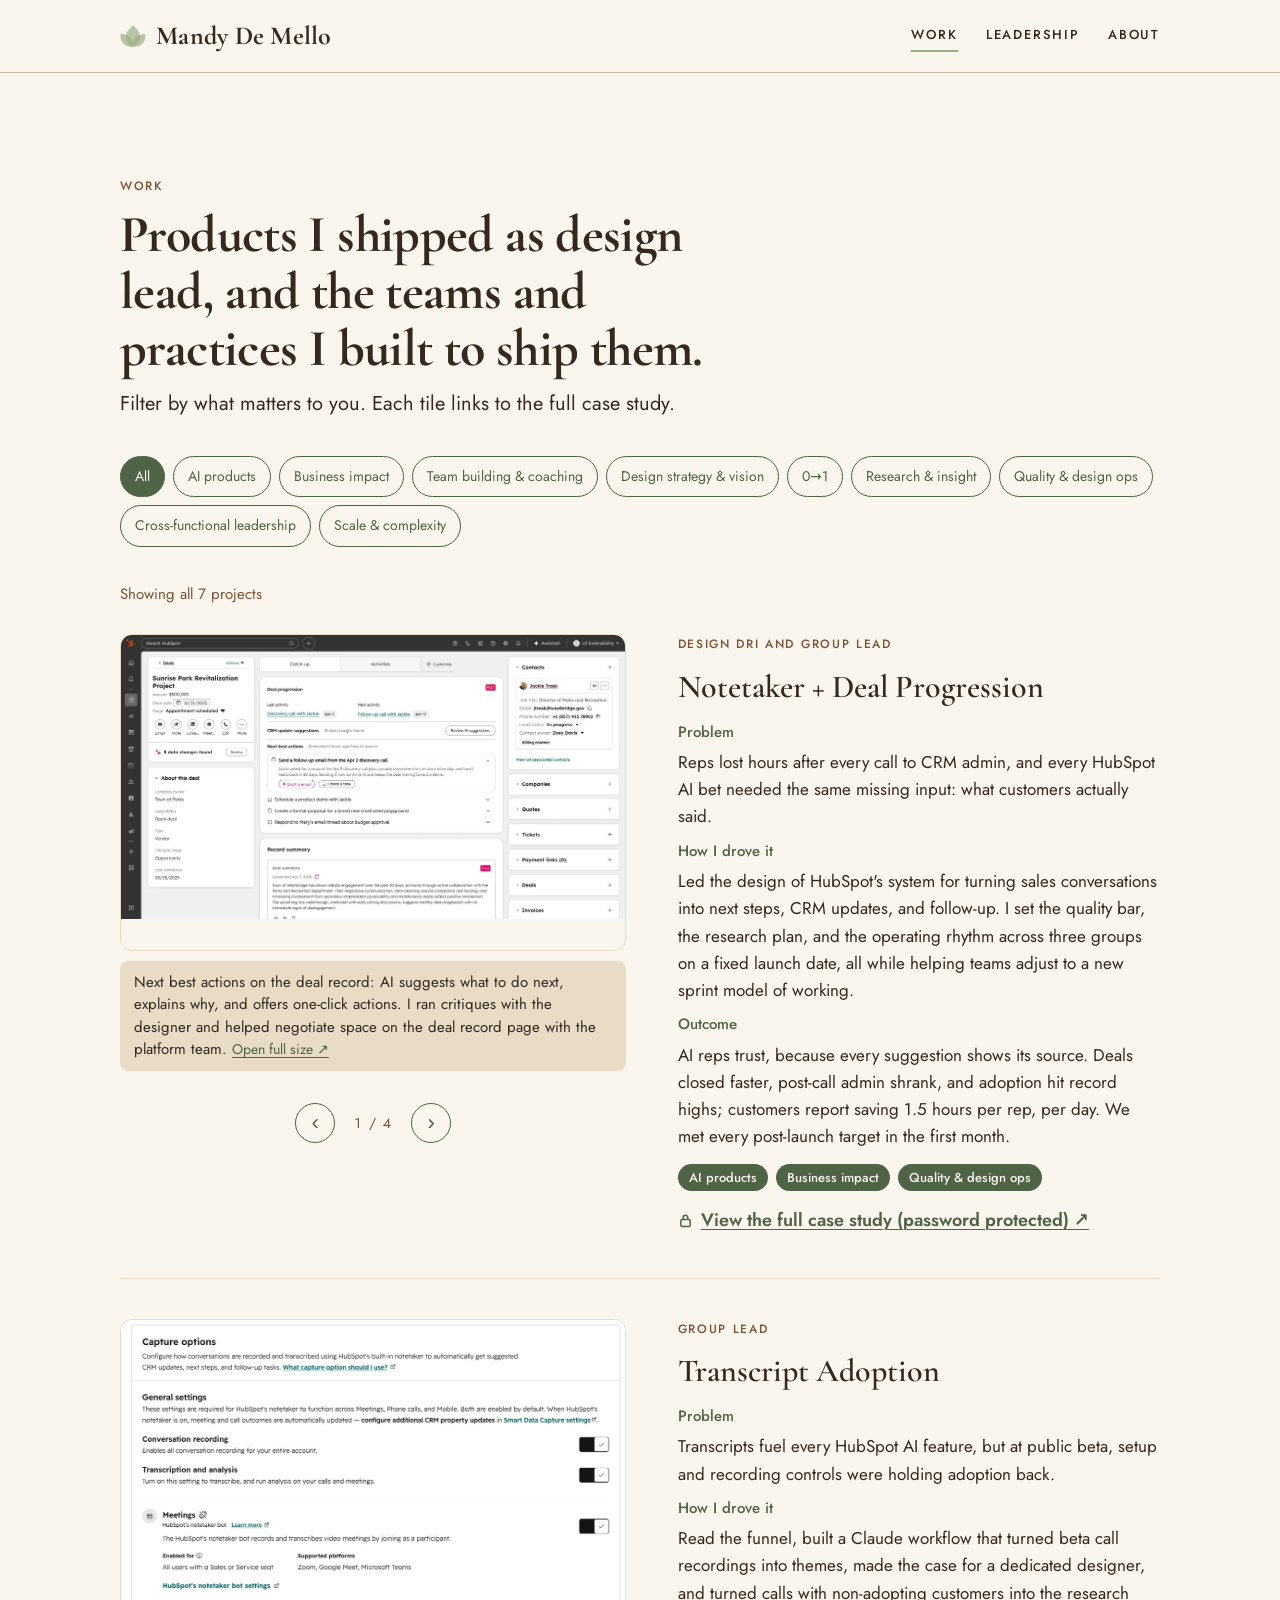
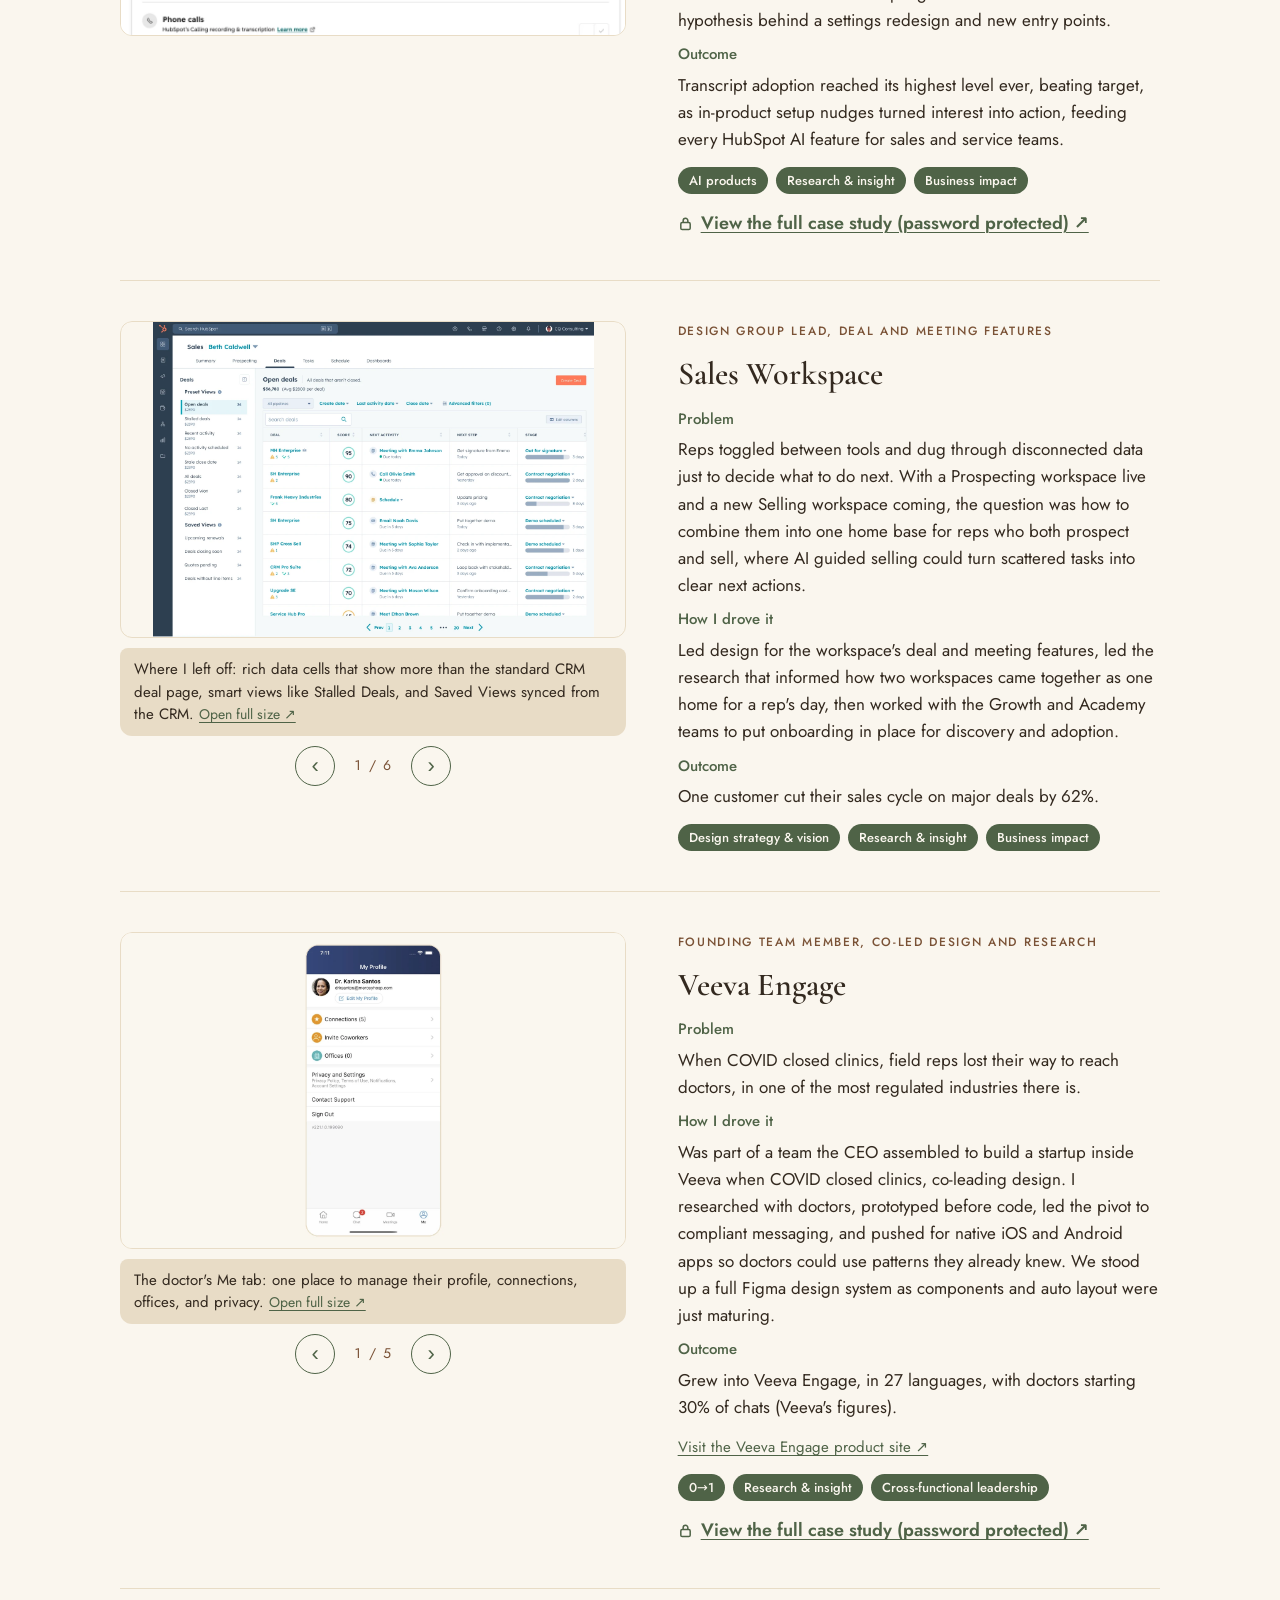
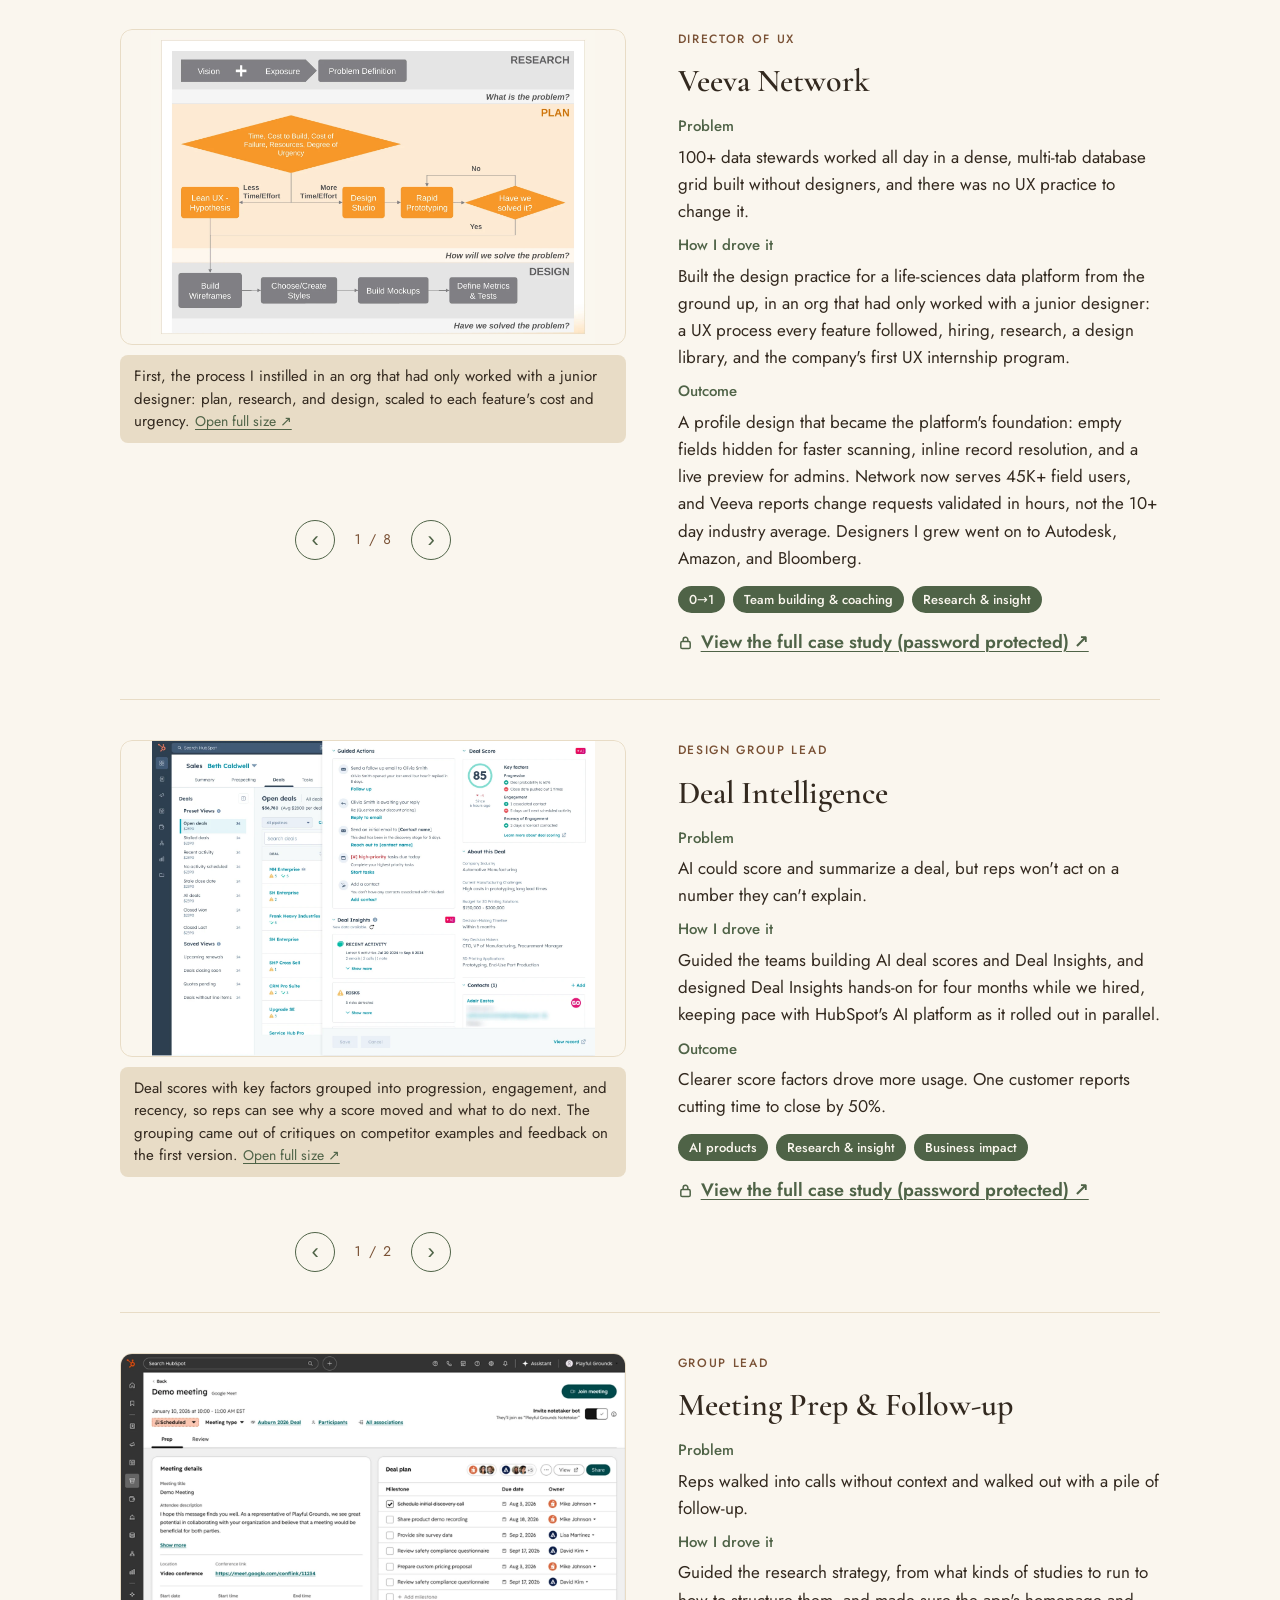
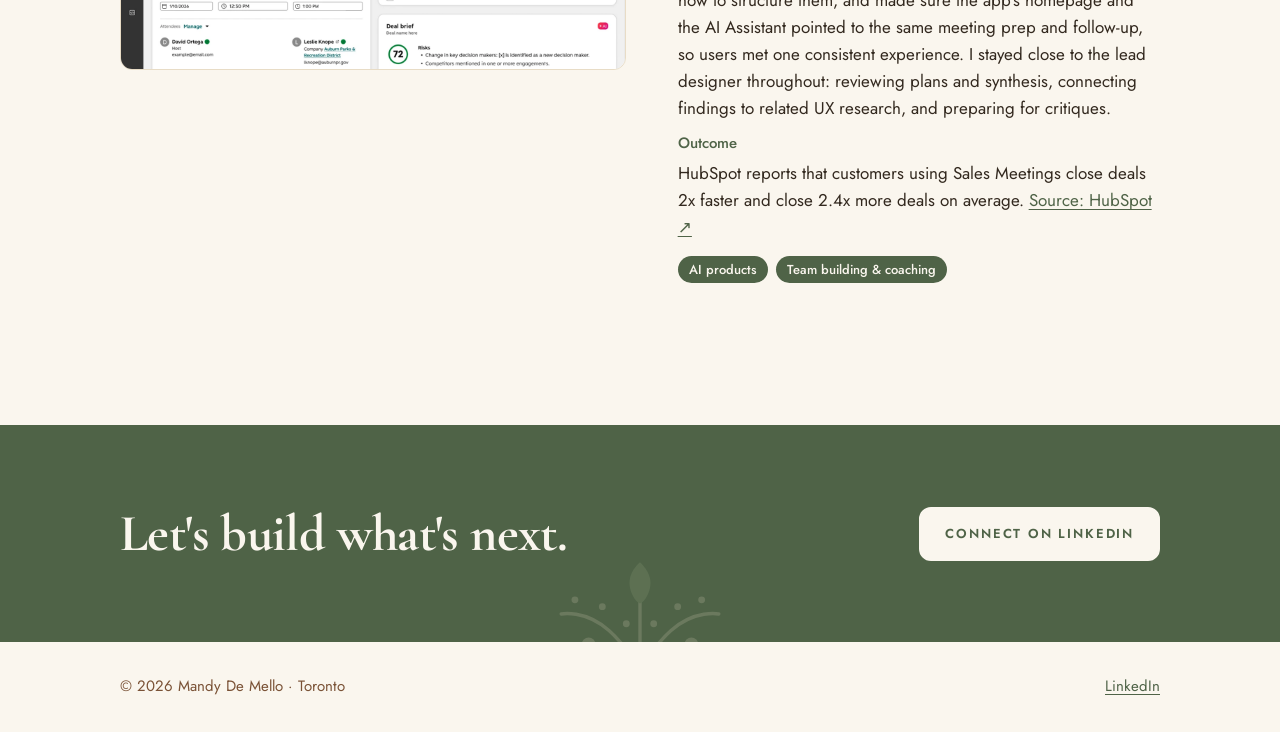
==== commit 942c6d53: "Removing instances of Smart Deal Progression Removing all instances of Smart Deal Progression" ====
--- a/mandydemelloportfolio/work.html
+++ b/mandydemelloportfolio/work.html
@@ -30,13 +30,13 @@
     <p class="small muted" id="count" aria-live="polite" style="margin-bottom:20px">Showing all 7 projects</p>
     <div class="tiles" id="tiles">
 <article class="tile" id="notetaker-deal-progression" data-tags="AI products|Business impact|Quality &amp; design ops|Cross-functional leadership">
-  <div class="tile-media"><div class="carousel" role="region" aria-roledescription="carousel" aria-label="Notetaker + Smart Deal Progression screens">
+  <div class="tile-media"><div class="carousel" role="region" aria-roledescription="carousel" aria-label="Notetaker + Deal Progression screens">
   <ul role="list" class="track" tabindex="0"><li class="slide" aria-roledescription="slide" aria-label="1 of 4"><figure><img class="shot " src="assets/img/nt-nba.webp" width="2060" height="1158" alt="Deal record with Deal progression card and next best actions" loading="lazy"><figcaption>Next best actions on the deal record: AI suggests what to do next, explains why, and offers one-click actions. I ran critiques with the designer and helped negotiate space on the deal record page with the platform team.</figcaption></figure></li><li class="slide" aria-roledescription="slide" aria-label="2 of 4"><figure><img class="shot " src="assets/img/notetaker-deal-progression-decision-1.webp" width="1443" height="1564" alt="Meeting follow-up page with next actions and CRM update suggestions" loading="lazy"><figcaption>The meeting follow-up page: after a call or meeting, reps get the next actions captured from the transcript, each attributed to its owner (the rep or another attendee), turn them into tasks in one click, and approve suggested CRM updates in one click.</figcaption></figure></li><li class="slide" aria-roledescription="slide" aria-label="3 of 4"><figure><img class="shot " src="assets/img/nt-deal-plan.webp" width="2060" height="1158" alt="Deal record with a Deal plan of shared milestones, due dates, and owners" loading="lazy"><figcaption>Deal Plans keep reps and buyers aligned on milestones shared through a customer portal, and milestones can be updated after each conversation. I shaped it through critique and by influencing the team building the customer portal, and made sure update patterns matched meeting follow-up and the Gmail extension. <a href="https://www.hubspot.com/products/sales/deal-plans" target="_blank" rel="noopener">Learn more ↗</a></figcaption></figure></li><li class="slide" aria-roledescription="slide" aria-label="4 of 4"><figure><img class="shot " src="assets/img/nt-gmail-deal.webp" width="248" height="400" alt="HubSpot Sales extension in Gmail showing deal context beside a blurred inbox" loading="lazy"><figcaption>Deal context in Gmail, part of Deal Progression: the HubSpot Sales extension brings the deal, its AI summary, and its updates into the inbox, with the same update patterns reps use everywhere else.</figcaption></figure></li></ul>
   <div class="car-nav"><button type="button" class="car-prev" aria-label="Previous screen">‹</button><span class="car-count" aria-live="polite">1 / 4</span><button type="button" class="car-next" aria-label="Next screen">›</button></div>
 </div></div>
   <div class="tile-body">
     <p class="role">Design DRI and group lead</p>
-    <h2 class="tile-title">Notetaker + Smart Deal Progression</h2>
+    <h2 class="tile-title">Notetaker + Deal Progression</h2>
     <dl class="pho">
       <div><dt>Problem</dt><dd>Reps lost hours after every call to CRM admin, and every HubSpot AI bet needed the same missing input: what customers actually said.</dd></div>
       <div><dt>How I drove it</dt><dd>Led the design of HubSpot&#x27;s system for turning sales conversations into next steps, CRM updates, and follow-up. I set the quality bar, the research plan, and the operating rhythm across three groups on a fixed launch date, all while helping teams adjust to a new sprint model of working.</dd></div>
